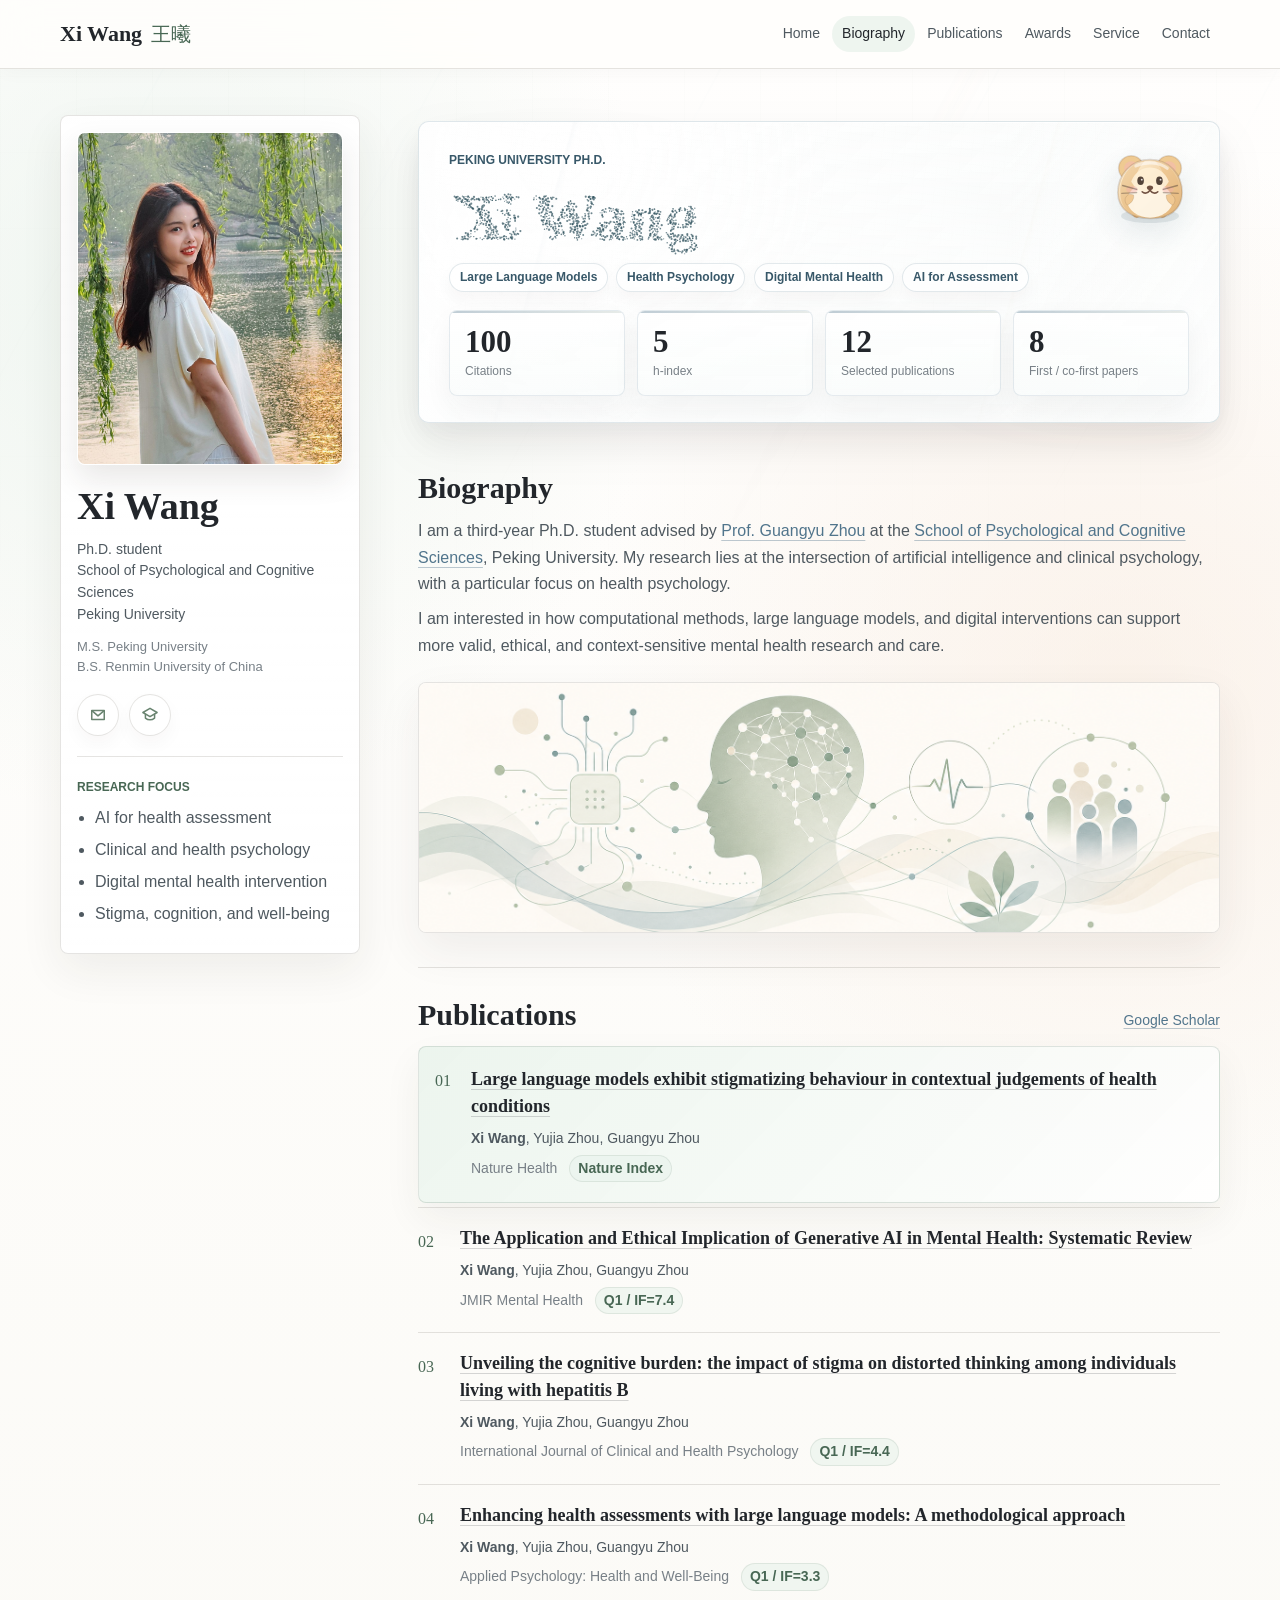
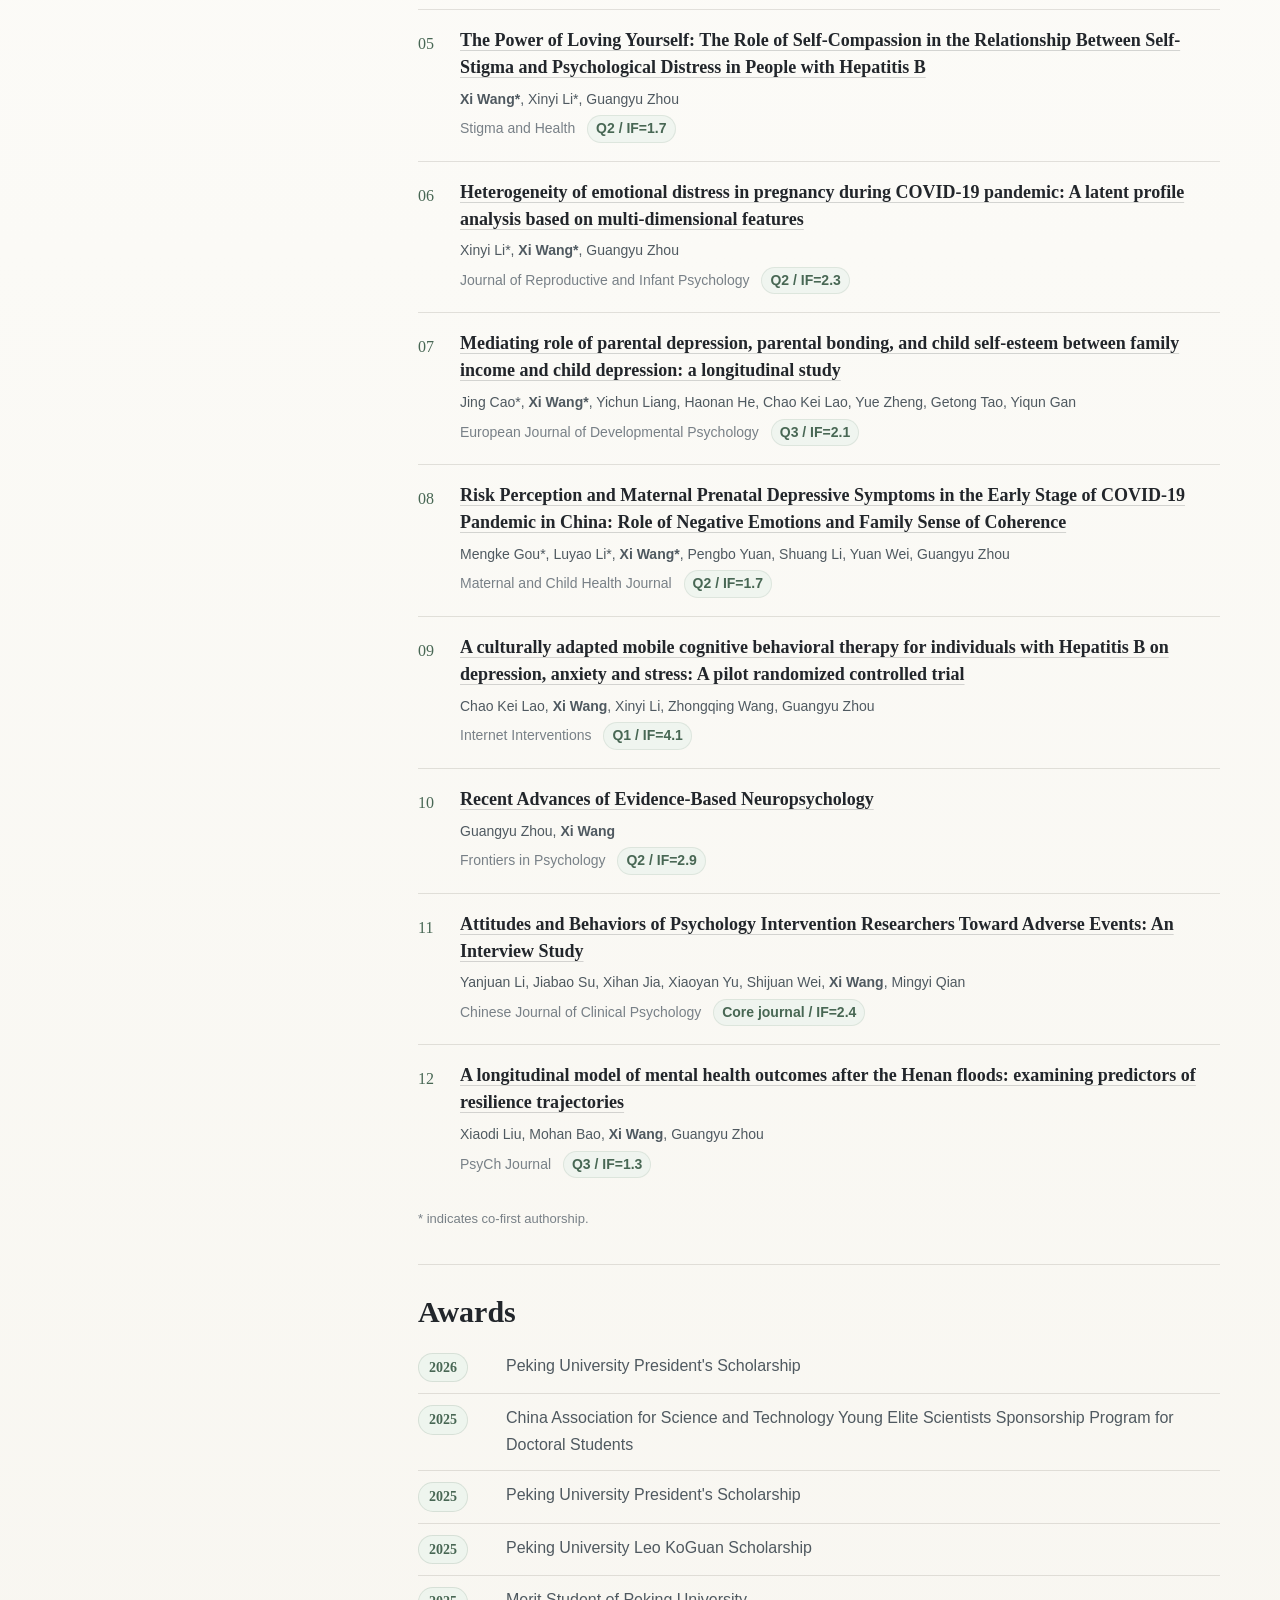
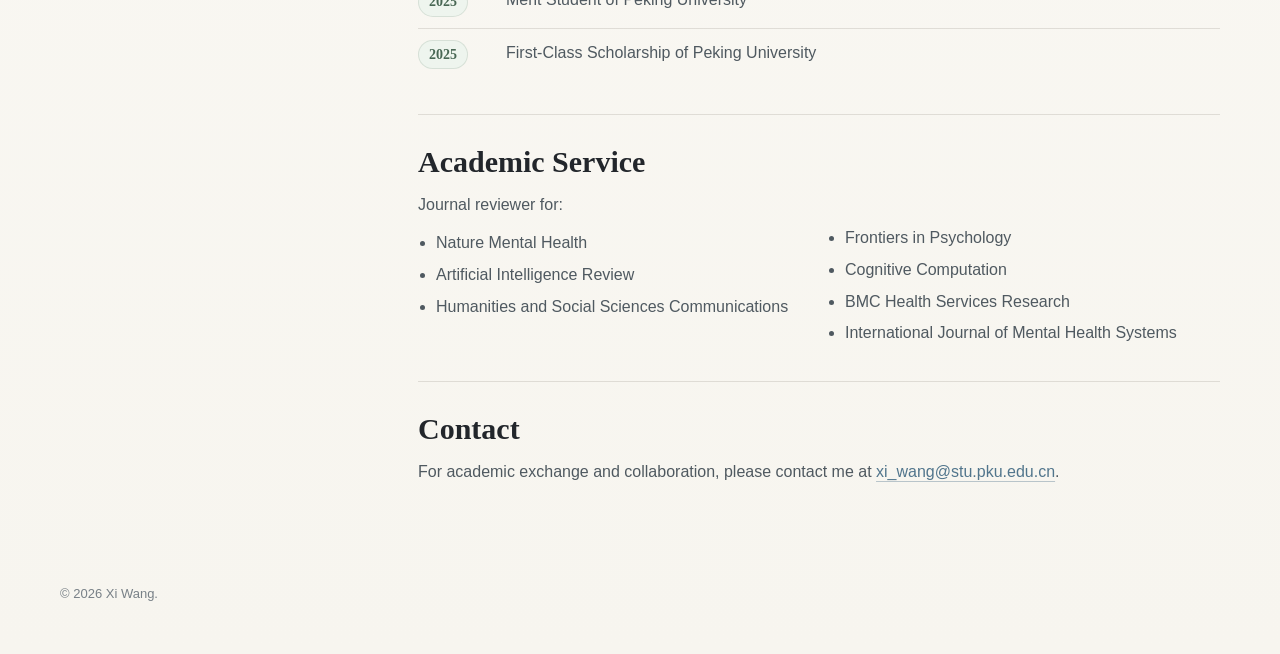
==== index.html @ 967321b5 "Expand pet movement into blank card space" ====
<!DOCTYPE html>
<html lang="en">
<head>
  <meta name="baidu-site-verification" content="code-96PJHPGgrP">
  <meta name="google-site-verification" content="eZajx9n_zL9WfbInG4WsbEOwJJj_dhoAO4bfvGV8eM4">
  <meta charset="UTF-8">
  <meta http-equiv="X-UA-Compatible" content="IE=edge">
  <meta name="viewport" content="width=device-width, initial-scale=1">
  <title>Xi Wang (王曦) | Homepage</title>
  <meta name="description" content="Xi Wang (王曦) is a Ph.D. student at the School of Psychological and Cognitive Sciences, Peking University. Her research focuses on artificial intelligence, clinical psychology, health psychology, digital mental health, large language models, and social simulation.">
  <meta name="keywords" content="Xi Wang, 王曦, Elaine Wang, ElaineXWang, Xi Wang homepage, Xi Wang Peking University, Peking University PhD, School of Psychological and Cognitive Sciences, artificial intelligence, AI, health psychology, clinical psychology, digital mental health, mental health AI, large language models, LLMs, generative AI, social simulation, computational psychology, health assessment, digital intervention, stigma, well-being, Nature Health, Nature Index, Large language models exhibit stigmatizing behaviour, JMIR Mental Health">
  <meta name="author" content="Xi Wang">
  <meta name="robots" content="index, follow, max-image-preview:large">
  <meta name="googlebot" content="index, follow, max-image-preview:large">
  <meta name="bingbot" content="index, follow, max-image-preview:large">
  <meta name="baiduspider" content="index, follow">
  <meta name="application-name" content="Xi Wang Academic Homepage">
  <meta name="theme-color" content="#fbfaf6">
  <meta name="citation_author" content="Xi Wang">
  <meta name="citation_author_institution" content="Peking University">
  <meta name="citation_keywords" content="artificial intelligence; clinical psychology; health psychology; digital mental health; large language models; social simulation">
  <meta property="og:type" content="website">
  <meta property="og:site_name" content="Xi Wang Academic Homepage">
  <meta property="og:title" content="Xi Wang (王曦) | Homepage">
  <meta property="og:description" content="Academic homepage of Xi Wang, a Ph.D. student at Peking University working across artificial intelligence, clinical psychology, health psychology, digital mental health, and social simulation.">
  <meta property="og:url" content="https://elainexwang.github.io/">
  <meta property="og:image" content="https://elainexwang.github.io/img/profile-headshot.jpg">
  <meta property="og:image:alt" content="Portrait of Xi Wang">
  <meta name="twitter:card" content="summary_large_image">
  <meta name="twitter:title" content="Xi Wang (王曦) | Homepage">
  <meta name="twitter:description" content="AI, clinical psychology, health psychology, digital mental health, large language models, and social simulation at Peking University.">
  <meta name="twitter:image" content="https://elainexwang.github.io/img/profile-headshot.jpg">
  <link rel="canonical" href="https://elainexwang.github.io/">
  <link rel="shortcut icon" href="/img/favicon_3.jpg">
  <link rel="preload" href="/img/profile-headshot.jpg" as="image">
  <link rel="stylesheet" href="/css/index.css?v=20260707-hamster-pet4">
  <script type="application/ld+json">
  {
    "@context": "https://schema.org",
    "@type": "Person",
    "name": "Xi Wang",
    "alternateName": ["王曦", "Elaine Wang", "ElaineXWang"],
    "url": "https://elainexwang.github.io/",
    "image": "https://elainexwang.github.io/img/profile-headshot.jpg",
    "email": "mailto:xi_wang@stu.pku.edu.cn",
    "jobTitle": "Ph.D. student",
    "affiliation": {
      "@type": "CollegeOrUniversity",
      "name": "Peking University",
      "url": "https://www.pku.edu.cn/"
    },
    "worksFor": {
      "@type": "Organization",
      "name": "School of Psychological and Cognitive Sciences, Peking University",
      "url": "https://www.psy.pku.edu.cn/"
    },
    "alumniOf": [
      {
        "@type": "CollegeOrUniversity",
        "name": "Peking University",
        "url": "https://www.pku.edu.cn/"
      },
      {
        "@type": "CollegeOrUniversity",
        "name": "Renmin University of China",
        "url": "https://www.ruc.edu.cn/"
      }
    ],
    "sameAs": [
      "https://scholar.google.com/citations?user=0OQKFSEAAAAJ&hl=en",
      "https://github.com/ElaineXWang"
    ],
    "knowsAbout": [
      "Artificial intelligence",
      "Clinical psychology",
      "Health psychology",
      "Digital mental health",
      "Large language models",
      "Generative AI",
      "Social simulation",
      "Computational psychology",
      "Digital intervention",
      "Mental health assessment"
    ]
  }
  </script>
</head>
<body>
  <a class="skip-link" href="#main">Skip to content</a>

  <header class="site-header">
    <div class="header-inner">
      <a class="brand" href="#top" aria-label="Xi Wang homepage">
        <span>Xi Wang</span>
        <span class="brand-cn" lang="zh-CN">王曦</span>
      </a>
      <button class="menu-toggle" type="button" aria-label="Open navigation" aria-expanded="false" data-menu-toggle>
        <span></span>
        <span></span>
      </button>
      <nav class="site-nav" aria-label="Primary navigation" data-site-nav>
        <a href="#top">Home</a>
        <a href="#biography">Biography</a>
        <a href="#publications">Publications</a>
        <a href="#awards">Awards</a>
        <a href="#service">Service</a>
        <a href="#contact">Contact</a>
      </nav>
    </div>
  </header>

  <main id="main" class="page-shell">
    <aside class="profile-panel" aria-label="Personal information">
      <img class="portrait" src="/img/profile-headshot.jpg" alt="Portrait of Xi Wang" onerror="this.onerror=null;this.src='/img/profile.png'">
      <h1>Xi Wang</h1>
      <p class="role">Ph.D. student<br>School of Psychological and Cognitive Sciences<br>Peking University</p>
      <p class="education">M.S. Peking University<br>B.S. Renmin University of China</p>

      <div class="links icon-links" aria-label="Academic links">
        <a class="icon-link" href="mailto:xi_wang@stu.pku.edu.cn" aria-label="Email" title="Email">
          <svg viewBox="0 0 24 24" aria-hidden="true">
            <path d="M4.5 6.5h15v11h-15z"></path>
            <path d="m5 7 7 6 7-6"></path>
          </svg>
        </a>
        <a class="icon-link" href="https://scholar.google.com/citations?user=0OQKFSEAAAAJ&amp;hl=en" target="_blank" rel="noopener" aria-label="Google Scholar" title="Google Scholar">
          <svg viewBox="0 0 24 24" aria-hidden="true">
            <path d="M12 4 3.5 9 12 14l8.5-5z"></path>
            <path d="M6.5 11.5v4.2c1.7 1.4 3.5 2.1 5.5 2.1s3.8-.7 5.5-2.1v-4.2"></path>
          </svg>
        </a>
      </div>

      <div class="focus-block">
        <h2>Research Focus</h2>
        <ul>
          <li>AI for health assessment</li>
          <li>Clinical and health psychology</li>
          <li>Digital mental health intervention</li>
          <li>Stigma, cognition, and well-being</li>
        </ul>
      </div>
    </aside>

    <div class="main-column" id="top">
      <section class="section intro-section reveal" id="biography" aria-labelledby="biography-title">
        <div class="identity-card-shell" data-identity-card aria-label="Xi Wang academic identity card">
          <div class="hero-space" data-identity-paper>
            <div class="hero-copy">
              <div class="identity-head" data-pet-avoid>
                <p class="hero-kicker">Peking University Ph.D.</p>
              </div>
              <div class="particle-title" data-particle-title data-particle-text="Xi Wang" aria-label="Xi Wang" data-pet-avoid>
                <canvas aria-hidden="true"></canvas>
                <span class="particle-fallback">Xi Wang</span>
              </div>
              <div class="identity-keywords" aria-label="Research keywords" data-pet-avoid>
                <span>Large Language Models</span>
                <span>Health Psychology</span>
                <span>Digital Mental Health</span>
                <span>AI for Assessment</span>
              </div>
              <div class="metrics-grid" aria-label="Academic metrics">
                <div class="metric-card" data-pet-avoid>
                  <strong>100</strong>
                  <span>Citations</span>
                </div>
                <div class="metric-card" data-pet-avoid>
                  <strong>5</strong>
                  <span>h-index</span>
                </div>
                <div class="metric-card" data-pet-avoid>
                  <strong>12</strong>
                  <span>Selected publications</span>
                </div>
                <div class="metric-card" data-pet-avoid>
                  <strong>8</strong>
                  <span>First / co-first papers</span>
                </div>
              </div>
            </div>
            <span class="pet-target-dot" data-pet-target aria-hidden="true"></span>
            <div class="hamster-pet" data-hamster-pet data-state="idle" role="button" tabindex="0" aria-label="Interactive desktop pet">
              <span class="hamster-hit"></span>
              <span class="pet-ring"></span>
              <span class="pet-sparkle sparkle-one"></span>
              <span class="pet-sparkle sparkle-two"></span>
              <span class="pet-sparkle sparkle-three"></span>
              <svg class="hamster-svg" viewBox="0 0 120 108" aria-hidden="true" focusable="false">
                <defs>
                  <linearGradient id="hamster-fur-gradient" x1="28" y1="22" x2="91" y2="96" gradientUnits="userSpaceOnUse">
                    <stop offset="0" stop-color="#fff3dc" />
                    <stop offset="0.46" stop-color="#f2d0a0" />
                    <stop offset="1" stop-color="#ddb075" />
                  </linearGradient>
                </defs>
                <ellipse cx="60" cy="92" rx="37" ry="9" fill="rgba(72,100,112,0.14)" />
                <ellipse class="hamster-leg leg-a" cx="43" cy="82" rx="8" ry="12" fill="#d9a86b" stroke="rgba(110,76,48,.18)" stroke-width="1.2" />
                <ellipse class="hamster-leg leg-b" cx="76" cy="82" rx="8" ry="12" fill="#d9a86b" stroke="rgba(110,76,48,.18)" stroke-width="1.2" />
                <circle class="hamster-ear-left" cx="36" cy="31" r="16" fill="#efc88e" stroke="rgba(110,76,48,.18)" stroke-width="2" />
                <circle class="hamster-ear-right" cx="84" cy="31" r="16" fill="#efc88e" stroke="rgba(110,76,48,.18)" stroke-width="2" />
                <circle cx="36" cy="31" r="9" fill="#f4b7ae" opacity="0.55" />
                <circle cx="84" cy="31" r="9" fill="#f4b7ae" opacity="0.55" />
                <path d="M60 20 C84 20 101 38 101 62 C101 84 84 95 61 95 C37 95 19 84 19 62 C19 39 36 20 60 20Z" fill="url(#hamster-fur-gradient)" stroke="rgba(110,76,48,.2)" stroke-width="2.2" />
                <path d="M22 60 C23 39 36 24 54 21 C39 36 35 60 42 91 C29 87 22 77 22 60Z" fill="#e7b678" opacity="0.52" />
                <path d="M98 60 C97 39 84 24 66 21 C81 36 85 60 78 91 C91 87 98 77 98 60Z" fill="#e7b678" opacity="0.47" />
                <ellipse cx="60" cy="72" rx="29" ry="22" fill="#fff8e9" opacity="0.92" />
                <path d="M36 48 C41 35 51 30 60 30 C69 30 79 35 84 48 C79 57 72 62 60 62 C48 62 41 57 36 48Z" fill="#fff1d7" opacity="0.86" />
                <path class="hamster-leg leg-b" d="M34 64 C28 66 26 73 31 78 C37 75 40 70 39 65Z" fill="#f0c68e" stroke="rgba(110,76,48,.18)" stroke-width="1.2" />
                <path class="hamster-leg leg-a" d="M86 64 C92 66 94 73 89 78 C83 75 80 70 81 65Z" fill="#f0c68e" stroke="rgba(110,76,48,.18)" stroke-width="1.2" />
                <ellipse class="hamster-eye eye-left" cx="48" cy="47" rx="4.2" ry="5.4" fill="#4c3b31" />
                <ellipse class="hamster-eye eye-right" cx="72" cy="47" rx="4.2" ry="5.4" fill="#4c3b31" />
                <circle cx="49.5" cy="45.5" r="1.2" fill="#fff" opacity=".86" />
                <circle cx="73.5" cy="45.5" r="1.2" fill="#fff" opacity=".86" />
                <path d="M56 56 C56 52 64 52 64 56 C64 60 56 60 56 56Z" fill="#6b4a3a" />
                <path d="M60 59 C57 63 53 64 50 61" fill="none" stroke="#6b4a3a" stroke-width="2" stroke-linecap="round" />
                <path d="M60 59 C63 63 67 64 70 61" fill="none" stroke="#6b4a3a" stroke-width="2" stroke-linecap="round" />
                <ellipse class="hamster-cheek-left" cx="37" cy="58" rx="7.5" ry="4.5" fill="#f2a9a7" opacity=".42" />
                <ellipse class="hamster-cheek-right" cx="83" cy="58" rx="7.5" ry="4.5" fill="#f2a9a7" opacity=".42" />
                <path d="M43 58 L25 53" stroke="rgba(76,59,49,.48)" stroke-width="1.7" stroke-linecap="round" />
                <path d="M43 62 L24 63" stroke="rgba(76,59,49,.4)" stroke-width="1.7" stroke-linecap="round" />
                <path d="M77 58 L95 53" stroke="rgba(76,59,49,.48)" stroke-width="1.7" stroke-linecap="round" />
                <path d="M77 62 L96 63" stroke="rgba(76,59,49,.4)" stroke-width="1.7" stroke-linecap="round" />
                <path d="M42 28 C54 22 72 23 82 31" fill="none" stroke="rgba(255,255,255,.55)" stroke-width="4" stroke-linecap="round" />
              </svg>
            </div>
          </div>
        </div>

        <h2 id="biography-title">Biography</h2>
        <p>
          I am a third-year Ph.D. student advised by
          <a href="https://www.psy.pku.edu.cn/szdw/qzjy/jsyjy/zgy/index.htm" target="_blank" rel="noopener">Prof. Guangyu Zhou</a>
          at the
          <a href="https://www.psy.pku.edu.cn/" target="_blank" rel="noopener">School of Psychological and Cognitive Sciences</a>,
          Peking University. My research lies at the intersection of artificial intelligence and clinical psychology, with a
          particular focus on health psychology.
        </p>
        <p>
          I am interested in how computational methods, large language models, and digital interventions can support more
          valid, ethical, and context-sensitive mental health research and care.
        </p>
        <figure class="research-visual">
          <img src="/img/research-map.png" alt="Conceptual illustration of AI, psychology, health, and social connection">
        </figure>
      </section>

      <section class="section publications-section reveal" id="publications" aria-labelledby="publications-title">
        <div class="section-heading">
          <h2 id="publications-title">Publications</h2>
          <a href="https://scholar.google.com/citations?user=0OQKFSEAAAAJ&amp;hl=en" target="_blank" rel="noopener">Google Scholar</a>
        </div>

        <ol class="publication-list">
          <li class="publication highlight">
            <a class="paper-title" href="https://www.nature.com/articles/s44360-026-00164-4" target="_blank" rel="noopener">Large language models exhibit stigmatizing behaviour in contextual judgements of health conditions</a>
            <p class="authors"><strong>Xi Wang</strong>, Yujia Zhou, Guangyu Zhou</p>
            <p class="venue">Nature Health <span>Nature Index</span></p>
          </li>

          <li class="publication">
            <a class="paper-title" href="https://doi.org/10.2196/70610" target="_blank" rel="noopener">The Application and Ethical Implication of Generative AI in Mental Health: Systematic Review</a>
            <p class="authors"><strong>Xi Wang</strong>, Yujia Zhou, Guangyu Zhou</p>
            <p class="venue">JMIR Mental Health <span>Q1 / IF=7.4</span></p>
          </li>

          <li class="publication">
            <a class="paper-title" href="https://doi.org/10.1016/j.ijchp.2025.100556" target="_blank" rel="noopener">Unveiling the cognitive burden: the impact of stigma on distorted thinking among individuals living with hepatitis B</a>
            <p class="authors"><strong>Xi Wang</strong>, Yujia Zhou, Guangyu Zhou</p>
            <p class="venue">International Journal of Clinical and Health Psychology <span>Q1 / IF=4.4</span></p>
          </li>

          <li class="publication">
            <a class="paper-title" href="https://doi.org/10.1111/aphw.12602" target="_blank" rel="noopener">Enhancing health assessments with large language models: A methodological approach</a>
            <p class="authors"><strong>Xi Wang</strong>, Yujia Zhou, Guangyu Zhou</p>
            <p class="venue">Applied Psychology: Health and Well-Being <span>Q1 / IF=3.3</span></p>
          </li>

          <li class="publication">
            <a class="paper-title" href="https://doi.org/10.1037/sah0000534" target="_blank" rel="noopener">The Power of Loving Yourself: The Role of Self-Compassion in the Relationship Between Self-Stigma and Psychological Distress in People with Hepatitis B</a>
            <p class="authors"><strong>Xi Wang*</strong>, Xinyi Li*, Guangyu Zhou</p>
            <p class="venue">Stigma and Health <span>Q2 / IF=1.7</span></p>
          </li>

          <li class="publication">
            <a class="paper-title" href="https://doi.org/10.1080/02646838.2023.2192748" target="_blank" rel="noopener">Heterogeneity of emotional distress in pregnancy during COVID-19 pandemic: A latent profile analysis based on multi-dimensional features</a>
            <p class="authors">Xinyi Li*, <strong>Xi Wang*</strong>, Guangyu Zhou</p>
            <p class="venue">Journal of Reproductive and Infant Psychology <span>Q2 / IF=2.3</span></p>
          </li>

          <li class="publication">
            <a class="paper-title" href="https://doi.org/10.1080/17405629.2024.2315760" target="_blank" rel="noopener">Mediating role of parental depression, parental bonding, and child self-esteem between family income and child depression: a longitudinal study</a>
            <p class="authors">Jing Cao*, <strong>Xi Wang*</strong>, Yichun Liang, Haonan He, Chao Kei Lao, Yue Zheng, Getong Tao, Yiqun Gan</p>
            <p class="venue">European Journal of Developmental Psychology <span>Q3 / IF=2.1</span></p>
          </li>

          <li class="publication">
            <a class="paper-title" href="https://doi.org/10.1007/s10995-024-03964-w" target="_blank" rel="noopener">Risk Perception and Maternal Prenatal Depressive Symptoms in the Early Stage of COVID-19 Pandemic in China: Role of Negative Emotions and Family Sense of Coherence</a>
            <p class="authors">Mengke Gou*, Luyao Li*, <strong>Xi Wang*</strong>, Pengbo Yuan, Shuang Li, Yuan Wei, Guangyu Zhou</p>
            <p class="venue">Maternal and Child Health Journal <span>Q2 / IF=1.7</span></p>
          </li>

          <li class="publication">
            <a class="paper-title" href="https://doi.org/10.1016/j.invent.2025.100862" target="_blank" rel="noopener">A culturally adapted mobile cognitive behavioral therapy for individuals with Hepatitis B on depression, anxiety and stress: A pilot randomized controlled trial</a>
            <p class="authors">Chao Kei Lao, <strong>Xi Wang</strong>, Xinyi Li, Zhongqing Wang, Guangyu Zhou</p>
            <p class="venue">Internet Interventions <span>Q1 / IF=4.1</span></p>
          </li>

          <li class="publication">
            <a class="paper-title" href="https://doi.org/10.3389/fpsyg.2021.740450" target="_blank" rel="noopener">Recent Advances of Evidence-Based Neuropsychology</a>
            <p class="authors">Guangyu Zhou, <strong>Xi Wang</strong></p>
            <p class="venue">Frontiers in Psychology <span>Q2 / IF=2.9</span></p>
          </li>

          <li class="publication">
            <a class="paper-title" href="https://www.cnki.com.cn/Article/CJFDTotal-ZLCY202304026.htm" target="_blank" rel="noopener">Attitudes and Behaviors of Psychology Intervention Researchers Toward Adverse Events: An Interview Study</a>
            <p class="authors">Yanjuan Li, Jiabao Su, Xihan Jia, Xiaoyan Yu, Shijuan Wei, <strong>Xi Wang</strong>, Mingyi Qian</p>
            <p class="venue">Chinese Journal of Clinical Psychology <span>Core journal / IF=2.4</span></p>
          </li>

          <li class="publication">
            <a class="paper-title" href="https://doi.org/10.1002/pchj.781" target="_blank" rel="noopener">A longitudinal model of mental health outcomes after the Henan floods: examining predictors of resilience trajectories</a>
            <p class="authors">Xiaodi Liu, Mohan Bao, <strong>Xi Wang</strong>, Guangyu Zhou</p>
            <p class="venue">PsyCh Journal <span>Q3 / IF=1.3</span></p>
          </li>
        </ol>
        <p class="publication-note">* indicates co-first authorship.</p>
      </section>

      <section class="section awards-section reveal" id="awards" aria-labelledby="awards-title">
        <h2 id="awards-title">Awards</h2>
        <ul class="award-list">
          <li><span class="year-tags"><time datetime="2026">2026</time></span><span>Peking University President's Scholarship</span></li>
          <li><span class="year-tags"><time datetime="2025">2025</time></span><span>China Association for Science and Technology Young Elite Scientists Sponsorship Program for Doctoral Students</span></li>
          <li><span class="year-tags"><time datetime="2025">2025</time></span><span>Peking University President's Scholarship</span></li>
          <li><span class="year-tags"><time datetime="2025">2025</time></span><span>Peking University Leo KoGuan Scholarship</span></li>
          <li><span class="year-tags"><time datetime="2025">2025</time></span><span>Merit Student of Peking University</span></li>
          <li><span class="year-tags"><time datetime="2025">2025</time></span><span>First-Class Scholarship of Peking University</span></li>
        </ul>
      </section>

      <section class="section service-section reveal" id="service" aria-labelledby="service-title">
        <h2 id="service-title">Academic Service</h2>
        <p class="service-intro">Journal reviewer for:</p>
        <ul class="service-list">
          <li>Nature Mental Health</li>
          <li>Artificial Intelligence Review</li>
          <li>Humanities and Social Sciences Communications</li>
          <li>Frontiers in Psychology</li>
          <li>Cognitive Computation</li>
          <li>BMC Health Services Research</li>
          <li>International Journal of Mental Health Systems</li>
        </ul>
      </section>

      <section class="section contact-section reveal" id="contact" aria-labelledby="contact-title">
        <h2 id="contact-title">Contact</h2>
        <p>For academic exchange and collaboration, please contact me at <a href="mailto:xi_wang@stu.pku.edu.cn">xi_wang@stu.pku.edu.cn</a>.</p>
      </section>
    </div>
  </main>

  <button class="back-to-top" type="button" aria-label="Back to top" data-back-to-top>Top</button>

  <footer class="site-footer">
    <p>&copy; 2026 Xi Wang.</p>
  </footer>

  <script src="/js/main.js"></script>
</body>
</html>
---- css/index.css ----
:root {
  --bg: #fbfaf6;
  --paper: rgba(255, 255, 255, 0.84);
  --paper-solid: #ffffff;
  --ink: #22262b;
  --text: #4f5960;
  --muted: #788087;
  --line: rgba(96, 90, 78, 0.16);
  --line-strong: rgba(96, 90, 78, 0.28);
  --sage: #698470;
  --sage-ink: #486754;
  --sage-soft: rgba(233, 243, 236, 0.78);
  --clay: #a0735f;
  --shadow: 0 24px 64px rgba(47, 42, 34, 0.08), 0 2px 12px rgba(47, 42, 34, 0.04);
  --shadow-soft: 0 16px 44px rgba(47, 42, 34, 0.07);
  --serif: Georgia, "Times New Roman", serif;
  --sans: "Segoe UI", "Helvetica Neue", Arial, sans-serif;
  --content: 1160px;
}

* {
  box-sizing: border-box;
}

html {
  scroll-behavior: smooth;
  -webkit-text-size-adjust: 100%;
}

body {
  position: relative;
  isolation: isolate;
  min-height: 100vh;
  margin: 0;
  color: var(--ink);
  background:
    radial-gradient(circle at 12% 8%, rgba(232, 242, 235, 0.72), transparent 32rem),
    radial-gradient(circle at 88% 18%, rgba(248, 233, 220, 0.54), transparent 34rem),
    linear-gradient(180deg, #fffefd 0%, #fbfaf6 48%, #f7f5ef 100%),
    var(--bg);
  font-family: var(--sans);
  font-size: 16px;
  line-height: 1.68;
  letter-spacing: 0;
  -webkit-font-smoothing: antialiased;
}

body::before {
  content: "";
  position: fixed;
  inset: 0;
  z-index: -2;
  pointer-events: none;
  background:
    linear-gradient(90deg, rgba(105, 132, 112, 0.035) 1px, transparent 1px),
    linear-gradient(180deg, rgba(105, 132, 112, 0.025) 1px, transparent 1px);
  background-size: 76px 76px;
  -webkit-mask-image: linear-gradient(180deg, rgba(0, 0, 0, 0.42), transparent 72%);
  mask-image: linear-gradient(180deg, rgba(0, 0, 0, 0.42), transparent 72%);
}

body::after {
  content: "";
  position: fixed;
  inset: -18% -10%;
  z-index: -1;
  pointer-events: none;
  background:
    repeating-linear-gradient(118deg, transparent 0 118px, rgba(81, 117, 140, 0.045) 119px 120px, transparent 121px 246px),
    linear-gradient(118deg, transparent 8%, rgba(105, 132, 112, 0.07) 8.5%, transparent 9.3% 55%, rgba(160, 115, 95, 0.055) 56%, transparent 57%);
  opacity: 0.62;
  transform: translate3d(0, 0, 0);
  animation: depth-drift 34s ease-in-out infinite alternate;
  -webkit-mask-image: linear-gradient(180deg, rgba(0, 0, 0, 0.45), transparent 76%);
  mask-image: linear-gradient(180deg, rgba(0, 0, 0, 0.45), transparent 76%);
}

body.nav-open {
  overflow: hidden;
}

a {
  color: #51758c;
  text-decoration-thickness: 1px;
  text-underline-offset: 0.22em;
  text-decoration-color: rgba(81, 117, 140, 0.38);
  transition: color 180ms ease, text-decoration-color 180ms ease, background 180ms ease, border-color 180ms ease, transform 180ms ease;
}

a:hover {
  color: var(--clay);
  text-decoration-color: currentColor;
}

button {
  font: inherit;
  cursor: pointer;
}

img {
  max-width: 100%;
}

::selection {
  color: var(--ink);
  background: #dce8df;
}

.skip-link {
  position: fixed;
  top: 12px;
  left: 12px;
  z-index: 100;
  transform: translateY(-140%);
  padding: 8px 12px;
  background: var(--paper-solid);
  border: 1px solid var(--line);
  border-radius: 999px;
}

.skip-link:focus {
  transform: translateY(0);
}

.site-header {
  position: sticky;
  top: 0;
  z-index: 50;
  background: rgba(255, 254, 252, 0.82);
  border-bottom: 1px solid var(--line);
  backdrop-filter: blur(18px);
  box-shadow: 0 1px 20px rgba(47, 42, 34, 0.035);
}

.header-inner {
  display: flex;
  align-items: center;
  justify-content: space-between;
  gap: 24px;
  width: min(100% - 48px, var(--content));
  min-height: 68px;
  margin: 0 auto;
}

.brand {
  display: inline-flex;
  align-items: baseline;
  gap: 9px;
  color: var(--ink);
  font-family: var(--serif);
  font-size: 22px;
  font-weight: 700;
  text-decoration: none;
}

.brand-cn {
  color: var(--sage-ink);
  font-family: KaiTi, STKaiti, "Kaiti SC", "KaiTi", serif;
  font-size: 20px;
  font-weight: 400;
}

.site-nav {
  display: flex;
  align-items: center;
  gap: 2px;
}

.site-nav a {
  display: inline-flex;
  align-items: center;
  min-height: 36px;
  padding: 6px 10px;
  color: var(--text);
  font-size: 14px;
  text-decoration: none;
  border-radius: 999px;
}

.site-nav a:hover,
.site-nav a.is-active {
  color: var(--ink);
  background: var(--sage-soft);
}

.menu-toggle {
  display: none;
  width: 40px;
  height: 40px;
  place-items: center;
  padding: 0;
  background: var(--paper-solid);
  border: 1px solid var(--line);
  border-radius: 999px;
}

.menu-toggle span {
  display: block;
  width: 17px;
  height: 2px;
  grid-area: 1 / 1;
  background: var(--ink);
  transition: transform 180ms ease;
}

.menu-toggle span + span {
  transform: translateY(6px);
}

body.nav-open .menu-toggle span:first-child {
  transform: rotate(42deg);
}

body.nav-open .menu-toggle span + span {
  transform: rotate(-42deg);
}

.page-shell {
  display: grid;
  grid-template-columns: 300px minmax(0, 1fr);
  gap: 58px;
  width: min(100% - 48px, var(--content));
  margin: 0 auto;
  padding: 46px 0 76px;
}

.profile-panel {
  position: sticky;
  top: 92px;
  align-self: start;
  overflow: hidden;
  padding: 16px 16px 20px;
  background:
    linear-gradient(180deg, rgba(255, 255, 255, 0.94), rgba(255, 255, 255, 0.74)),
    var(--paper);
  border: 1px solid var(--line);
  border-radius: 8px;
  box-shadow: var(--shadow-soft);
  backdrop-filter: blur(18px);
}

.portrait {
  display: block;
  width: 100%;
  aspect-ratio: 4 / 5;
  height: auto;
  object-fit: cover;
  object-position: 50% 48%;
  border: 1px solid rgba(255, 255, 255, 0.72);
  border-radius: 8px;
  box-shadow: 0 14px 30px rgba(54, 46, 36, 0.11);
  margin-bottom: 22px;
}

.profile-panel h1 {
  margin: 0;
  font-family: var(--serif);
  font-size: 38px;
  line-height: 1;
}

.role {
  margin: 14px 0 0;
  color: var(--text);
  font-size: 14px;
  line-height: 1.55;
}

.education {
  margin: 12px 0 0;
  color: var(--muted);
  font-size: 13px;
  line-height: 1.5;
}

.focus-block {
  margin-top: 20px;
  padding-top: 20px;
  border-top: 1px solid var(--line);
}

.focus-block h2 {
  margin: 0 0 8px;
  color: var(--sage-ink);
  font-size: 12px;
  text-transform: uppercase;
}

.focus-block ul,
.service-list {
  margin: 0;
  padding-left: 18px;
}

.focus-block li,
.service-list li {
  color: var(--text);
  margin: 5px 0;
}

.links {
  display: flex;
  flex-wrap: wrap;
  gap: 8px;
  margin-top: 18px;
}

.links a {
  display: inline-flex;
  align-items: center;
  justify-content: center;
  min-height: 38px;
  padding: 7px 13px;
  color: var(--ink);
  background: rgba(255, 255, 255, 0.82);
  border: 1px solid var(--line);
  border-radius: 999px;
  box-shadow: 0 8px 18px rgba(47, 42, 34, 0.035);
  text-decoration: none;
}

.icon-links {
  gap: 10px;
}

.icon-link {
  width: 42px;
  height: 42px;
  padding: 0 !important;
}

.icon-link svg {
  width: 20px;
  height: 20px;
  fill: none;
  stroke: var(--sage);
  stroke-width: 1.8;
  stroke-linecap: round;
  stroke-linejoin: round;
}

.links a:hover {
  background: var(--paper-solid);
  border-color: var(--line-strong);
  transform: translateY(-1px);
}

.main-column {
  min-width: 0;
}

.section {
  scroll-margin-top: 88px;
  padding: 30px 0 34px;
}

.section + .section {
  border-top: 1px solid var(--line);
}

.section h2 {
  margin: 0 0 12px;
  font-family: var(--serif);
  font-size: 30px;
  line-height: 1.16;
}

.section p {
  margin: 0;
  color: var(--text);
  font-size: 16px;
}

.section p + p {
  margin-top: 8px;
}

.intro-section {
  padding-top: 0;
}

.identity-card-shell {
  position: relative;
  isolation: isolate;
  margin: -12px -18px 30px;
  padding: 18px;
  --sheen-x: 50%;
  --sheen-y: 50%;
  --sheen-opacity: 0;
  --surface-dent: 0;
  --paper-shadow: 0.052;
  --paper-contact: 0.035;
  animation: paper-card-enter 1180ms cubic-bezier(0.19, 1, 0.22, 1) 120ms both;
}

.identity-card-shell::before {
  content: "";
  position: absolute;
  inset: 9px 12px;
  z-index: 0;
  pointer-events: none;
  background:
    radial-gradient(circle at 18% 28%, rgba(105, 132, 112, 0.09), transparent 31%),
    radial-gradient(circle at 86% 78%, rgba(205, 171, 112, 0.07), transparent 34%);
  border-radius: 18px;
  filter: blur(24px);
  opacity: 0.4;
  transform: translate3d(0, 8px, 0);
  transition: opacity 420ms ease, filter 420ms ease, transform 420ms ease;
}

.hero-space {
  position: relative;
  z-index: 2;
  overflow: hidden;
  min-height: 276px;
  margin-bottom: 0;
  padding: 24px 30px 26px;
  background:
    radial-gradient(circle at 18% 12%, rgba(255, 255, 255, 0.98), transparent 38%),
    linear-gradient(135deg, rgba(255, 255, 255, 0.965), rgba(247, 250, 249, 0.86)),
    linear-gradient(118deg, rgba(81, 117, 140, 0.065), transparent 22%, transparent 62%, rgba(205, 171, 112, 0.052)),
    repeating-linear-gradient(92deg, rgba(64, 100, 112, 0.018) 0 1px, transparent 1px 52px);
  border: 1px solid rgba(81, 117, 140, 0.17);
  border-radius: 11px;
  box-shadow:
    0 18px 42px rgba(47, 42, 34, var(--paper-shadow)),
    0 9px 22px rgba(81, 117, 140, var(--paper-contact)),
    inset 0 1px 0 rgba(255, 255, 255, 0.86),
    inset 0 -18px 34px rgba(81, 117, 140, 0.025),
    inset 0 0 0 1px rgba(255, 255, 255, 0.48);
  filter: drop-shadow(0 20px 24px rgba(47, 42, 34, 0.055));
  transition: border-color 320ms ease, filter 420ms ease;
}

.hero-space::before,
.hero-space::after {
  content: "";
  position: absolute;
  inset: 0;
  pointer-events: none;
}

.hero-space::before {
  z-index: 0;
  background:
    linear-gradient(105deg, transparent 0 18%, rgba(81, 117, 140, 0.062) 18.2%, transparent 18.9% 72%, rgba(205, 171, 112, 0.052) 72.2%, transparent 72.9%),
    repeating-linear-gradient(8deg, rgba(64, 100, 112, 0.012) 0 1px, transparent 1px 7px),
    repeating-linear-gradient(96deg, rgba(205, 171, 112, 0.01) 0 1px, transparent 1px 11px);
  opacity: 0.55;
  transform: translate3d(0, 0, 0) scale(1.018);
  transform-origin: center;
  animation: paper-light-drift 30s ease-in-out infinite alternate;
}

.hero-space::after {
  z-index: 1;
  background:
    radial-gradient(circle at var(--sheen-x) var(--sheen-y), rgba(255, 255, 255, var(--sheen-opacity)), transparent 176px),
    radial-gradient(circle at calc(var(--sheen-x) + 34px) calc(var(--sheen-y) + 32px), rgba(81, 117, 140, var(--surface-dent)), transparent 122px),
    linear-gradient(90deg, rgba(255, 255, 255, 0.48), transparent 27%, transparent 74%, rgba(255, 255, 255, 0.42)),
    linear-gradient(180deg, rgba(255, 255, 255, 0.13), rgba(255, 255, 255, 0.56));
}

.hero-copy {
  position: relative;
  z-index: 3;
  max-width: none;
}

.pet-target-dot {
  position: absolute;
  left: 0;
  top: 0;
  z-index: 4;
  width: 10px;
  height: 10px;
  border-radius: 50%;
  background: rgba(207, 164, 100, 0.3);
  box-shadow: 0 0 0 7px rgba(207, 164, 100, 0.065);
  opacity: 0;
  pointer-events: none;
  transform: translate3d(-50%, -50%, 0) scale(0.62);
}

.pet-target-dot.is-visible {
  animation: pet-dot-pulse 1.05s ease-out infinite;
}

.hamster-pet {
  position: absolute;
  left: 0;
  top: 0;
  z-index: 5;
  width: 94px;
  height: 88px;
  pointer-events: auto;
  opacity: 0;
  cursor: pointer;
  transform-origin: 50% 66%;
  will-change: transform;
  filter: drop-shadow(0 13px 16px rgba(77, 105, 118, 0.15));
  -webkit-tap-highlight-color: transparent;
}

.hamster-pet.is-ready {
  opacity: 0.96;
  transition: opacity 420ms ease, filter 420ms ease;
}

.hamster-pet:focus-visible {
  outline: 2px solid rgba(81, 117, 140, 0.32);
  outline-offset: 5px;
  border-radius: 999px;
}

.hamster-hit {
  position: absolute;
  inset: 4px 6px 6px;
  border-radius: 999px;
}

.hamster-svg {
  position: absolute;
  inset: 0;
  overflow: visible;
  transform-origin: 50% 68%;
  will-change: transform;
}

.hamster-pet,
.hamster-pet * {
  transform-box: fill-box;
}

.hamster-pet[data-state="idle"] .hamster-svg {
  animation: hamster-idle-breathe 2.8s ease-in-out infinite;
}

.hamster-pet[data-state="follow"] .hamster-svg {
  animation: hamster-follow-walk 0.46s ease-in-out infinite;
}

.hamster-pet[data-state="interact"] .hamster-svg {
  animation: hamster-interact-jump 0.68s cubic-bezier(0.18, 0.85, 0.23, 1.2) both;
}

.hamster-pet[data-state="arrive"] .hamster-svg {
  animation: hamster-arrive-pounce 0.82s cubic-bezier(0.2, 0.9, 0.22, 1.12) both;
}

.hamster-eye {
  transform-origin: center;
  animation: hamster-blink 4.9s infinite;
}

.hamster-pet[data-state="follow"] .hamster-eye,
.hamster-pet[data-state="arrive"] .hamster-eye {
  animation: none;
}

.hamster-leg {
  transform-origin: center top;
}

.hamster-pet[data-state="follow"] .leg-a {
  animation: hamster-leg-a 0.46s ease-in-out infinite;
}

.hamster-pet[data-state="follow"] .leg-b {
  animation: hamster-leg-b 0.46s ease-in-out infinite;
}

.hamster-ear-left,
.hamster-ear-right {
  transform-origin: center bottom;
}

.hamster-pet[data-state="interact"] .hamster-ear-left,
.hamster-pet[data-state="arrive"] .hamster-ear-left {
  animation: hamster-ear-left 0.68s ease-out both;
}

.hamster-pet[data-state="interact"] .hamster-ear-right,
.hamster-pet[data-state="arrive"] .hamster-ear-right {
  animation: hamster-ear-right 0.68s ease-out both;
}

.hamster-pet[data-state="arrive"] .hamster-cheek-left,
.hamster-pet[data-state="arrive"] .hamster-cheek-right,
.hamster-pet[data-state="interact"] .hamster-cheek-left,
.hamster-pet[data-state="interact"] .hamster-cheek-right {
  animation: hamster-cheek-pop 0.78s ease-out both;
}

.pet-ring {
  position: absolute;
  left: 50%;
  top: 52%;
  width: 66px;
  height: 50px;
  border: 1.5px solid rgba(207, 164, 100, 0.22);
  border-radius: 50%;
  opacity: 0;
  pointer-events: none;
  transform: translate(-50%, -50%) scale(0.65);
}

.hamster-pet[data-state="arrive"] .pet-ring {
  animation: pet-ring-pop 0.76s ease-out both;
}

.pet-sparkle {
  position: absolute;
  width: 8px;
  height: 8px;
  opacity: 0;
  pointer-events: none;
}

.pet-sparkle::before,
.pet-sparkle::after {
  content: "";
  position: absolute;
  left: 3px;
  top: 0;
  width: 2px;
  height: 8px;
  border-radius: 999px;
  background: rgba(207, 164, 100, 0.62);
}

.pet-sparkle::after {
  transform: rotate(90deg);
}

.sparkle-one {
  left: 9px;
  top: 15px;
}

.sparkle-two {
  right: 4px;
  top: 22px;
  transform: scale(0.82);
}

.sparkle-three {
  left: 42px;
  top: -2px;
  transform: scale(0.72);
}

.hamster-pet[data-state="interact"] .sparkle-one,
.hamster-pet[data-state="interact"] .sparkle-two,
.hamster-pet[data-state="arrive"] .sparkle-one,
.hamster-pet[data-state="arrive"] .sparkle-two,
.hamster-pet[data-state="arrive"] .sparkle-three {
  animation: pet-sparkle-pop 0.74s ease-out both;
}

.hamster-pet[data-state="arrive"] .sparkle-two {
  animation-delay: 80ms;
}

.hamster-pet[data-state="arrive"] .sparkle-three {
  animation-delay: 130ms;
}

.identity-head {
  margin-bottom: 2px;
}

.hero-kicker {
  display: inline-flex;
  align-items: center;
  margin: 0 !important;
  color: #385869 !important;
  font-size: 12px !important;
  font-weight: 700;
  text-transform: uppercase;
  animation: paper-content-enter 620ms ease 520ms both;
}

.particle-title {
  position: relative;
  width: min(100%, 620px);
  height: 84px;
  animation: ink-title-enter 900ms ease 640ms both;
}

.particle-title canvas {
  position: absolute;
  inset: 0;
  display: block;
  width: 100%;
  height: 100%;
  filter: blur(0);
}

.particle-fallback {
  position: absolute;
  inset: 0;
  display: flex;
  align-items: center;
  color: var(--ink);
  font-family: var(--serif);
  font-size: clamp(58px, 9vw, 94px);
  font-weight: 700;
  line-height: 1;
  transition: opacity 500ms ease;
}

.particle-title.is-ready .particle-fallback {
  opacity: 0;
}

.identity-keywords {
  display: flex;
  flex-wrap: wrap;
  gap: 8px;
  margin-top: 4px;
}

.identity-keywords span {
  position: relative;
  overflow: hidden;
  isolation: isolate;
  --fluid-x: 50%;
  --fluid-y: 50%;
  --fluid-opacity: 0;
  --fluid-shift-x: 0px;
  --fluid-shift-y: 0px;
  --fluid-scale: 1;
  --fluid-border: 0;
  display: inline-flex;
  align-items: center;
  min-height: 29px;
  padding: 3px 10px;
  color: #385869;
  background: rgba(255, 255, 255, 0.62);
  border: 1px solid rgba(81, 117, 140, 0.16);
  border-radius: 999px;
  box-shadow: 0 8px 18px rgba(47, 42, 34, 0.035);
  font-size: 12px;
  font-weight: 700;
  animation: paper-content-enter 620ms ease backwards;
  transform: translate3d(var(--fluid-shift-x), var(--fluid-shift-y), 0) scale(var(--fluid-scale));
  transition: border-color 260ms ease, box-shadow 260ms ease, color 260ms ease;
  will-change: transform;
}

.identity-keywords span::after {
  content: "";
  position: absolute;
  inset: -1px;
  z-index: 0;
  background:
    radial-gradient(circle at var(--fluid-x) var(--fluid-y), rgba(255, 255, 255, 0.9), transparent 48%),
    radial-gradient(circle at calc(var(--fluid-x) + 18%) calc(var(--fluid-y) + 24%), rgba(105, 132, 112, 0.24), transparent 58%);
  opacity: var(--fluid-opacity);
  transition: background 120ms ease;
}

.identity-keywords span.is-fluid-active {
  border-color: rgba(81, 117, 140, 0.28);
  box-shadow: 0 12px 24px rgba(47, 42, 34, 0.045);
}

.identity-keywords span:nth-child(1) {
  animation-delay: 780ms;
}

.identity-keywords span:nth-child(2) {
  animation-delay: 850ms;
}

.identity-keywords span:nth-child(3) {
  animation-delay: 920ms;
}

.identity-keywords span:nth-child(4) {
  animation-delay: 990ms;
}

.metrics-grid {
  display: grid;
  grid-template-columns: repeat(4, minmax(0, 1fr));
  gap: 12px;
  margin-top: 18px;
  width: 100%;
  max-width: none;
}

.metric-card {
  position: relative;
  overflow: hidden;
  isolation: isolate;
  --fluid-x: 50%;
  --fluid-y: 50%;
  --fluid-opacity: 0;
  --fluid-shift-x: 0px;
  --fluid-shift-y: 0px;
  --fluid-scale: 1;
  --fluid-border: 0;
  --number-scale: 1;
  display: grid;
  align-content: center;
  min-height: 86px;
  padding: 14px 15px;
  color: var(--text);
  background: linear-gradient(180deg, rgba(255, 255, 255, 0.82), rgba(249, 252, 251, 0.66));
  border: 1px solid rgba(81, 117, 140, 0.14);
  border-radius: 8px;
  box-shadow: 0 12px 28px rgba(47, 42, 34, 0.05);
  text-decoration: none;
  animation: metric-card-enter 620ms cubic-bezier(0.19, 1, 0.22, 1) backwards;
  transform: translate3d(var(--fluid-shift-x), var(--fluid-shift-y), 0) scale(var(--fluid-scale));
  transition: border-color 260ms ease, background 260ms ease, box-shadow 260ms ease;
  will-change: transform;
}

.metric-card:nth-child(1) {
  animation-delay: 1010ms;
}

.metric-card:nth-child(2) {
  animation-delay: 1080ms;
}

.metric-card:nth-child(3) {
  animation-delay: 1150ms;
}

.metric-card:nth-child(4) {
  animation-delay: 1220ms;
}

.metric-card::before {
  content: "";
  position: absolute;
  top: 0;
  left: 0;
  right: 0;
  z-index: 2;
  height: 2px;
  background: linear-gradient(90deg, rgba(81, 117, 140, 0.52), rgba(105, 132, 112, 0.22));
  opacity: 0.7;
}

.metric-card::after {
  content: "";
  position: absolute;
  inset: -1px;
  z-index: 0;
  background:
    radial-gradient(circle at var(--fluid-x) var(--fluid-y), rgba(255, 255, 255, 0.94), transparent 44%),
    radial-gradient(circle at calc(var(--fluid-x) + 16%) calc(var(--fluid-y) + 22%), rgba(81, 117, 140, 0.22), transparent 56%),
    linear-gradient(180deg, rgba(255, 255, 255, 0.28), transparent 68%);
  opacity: var(--fluid-opacity);
}

.metric-card:hover,
.metric-card.is-fluid-active {
  border-color: rgba(81, 117, 140, 0.26);
  background: rgba(255, 255, 255, 0.93);
  box-shadow: 0 16px 32px rgba(47, 42, 34, 0.058);
}

.metric-card strong {
  position: relative;
  z-index: 1;
  display: block;
  color: var(--ink);
  font-family: var(--serif);
  font-size: 31px;
  line-height: 1;
  transform: scale(var(--number-scale));
  transform-origin: left center;
  transition: filter 220ms ease, transform 220ms ease;
}

.metric-card:hover strong,
.metric-card.is-fluid-active strong {
  filter: contrast(1.08);
}

.metric-card span {
  position: relative;
  z-index: 1;
  display: block;
  margin-top: 7px;
  color: var(--muted);
  font-size: 12px;
  line-height: 1.3;
}


.research-visual {
  overflow: hidden;
  margin: 22px 0 0;
  aspect-ratio: 16 / 5;
  background: rgba(255, 255, 255, 0.7);
  border: 1px solid var(--line);
  border-radius: 8px;
  box-shadow: 0 18px 46px rgba(54, 46, 36, 0.07);
}

.research-visual img {
  display: block;
  width: 100%;
  height: 100%;
  object-fit: cover;
}

.award-list {
  display: grid;
  gap: 0;
  margin: 0;
  padding: 0;
  list-style: none;
}

.award-list li {
  display: grid;
  grid-template-columns: 74px minmax(0, 1fr);
  align-items: start;
  gap: 14px;
  padding: 11px 0;
  color: var(--text);
  border-top: 1px solid var(--line);
}

.award-list li:first-child {
  border-top: 0;
}

.year-tags {
  display: grid;
  gap: 6px;
  justify-items: start;
}

.award-list time {
  display: inline-flex;
  align-items: center;
  justify-content: center;
  min-height: 27px;
  padding: 2px 10px;
  color: var(--sage-ink);
  background: rgba(233, 243, 236, 0.68);
  border: 1px solid rgba(105, 132, 112, 0.18);
  border-radius: 999px;
  font-family: var(--serif);
  font-size: 14px;
  font-weight: 700;
}

.award-list span {
  color: var(--text);
}

.section-heading {
  display: flex;
  align-items: baseline;
  justify-content: space-between;
  gap: 18px;
  margin-bottom: 12px;
}

.section-heading h2 {
  margin: 0;
}

.section-heading a {
  flex: 0 0 auto;
  font-size: 14px;
}

.publication-list {
  display: grid;
  gap: 0;
  margin: 0;
  padding: 0;
  list-style: none;
  counter-reset: papers;
}

.publication {
  position: relative;
  counter-increment: papers;
  padding: 18px 0 18px 42px;
  border-top: 1px solid var(--line);
  transition: background 180ms ease, transform 180ms ease;
}

.publication:first-child {
  border-top: 0;
}

.publication::before {
  content: counter(papers, decimal-leading-zero);
  position: absolute;
  left: 0;
  top: 21px;
  color: var(--sage-ink);
  font-family: var(--serif);
  font-size: 16px;
}

.publication.highlight {
  margin: 2px 0 4px;
  padding: 20px 20px 20px 52px;
  background: linear-gradient(135deg, rgba(233, 243, 236, 0.86), rgba(255, 255, 255, 0.82));
  border: 1px solid rgba(111, 138, 120, 0.22);
  border-radius: 8px;
  box-shadow: 0 16px 38px rgba(54, 46, 36, 0.06);
}

.publication.highlight::before {
  left: 16px;
}

.paper-title {
  color: var(--ink);
  font-family: var(--serif);
  font-size: 18px;
  font-weight: 700;
  line-height: 1.36;
  text-decoration-color: rgba(36, 39, 44, 0.18);
}

.paper-title:hover {
  color: var(--clay);
}

.authors {
  margin-top: 6px !important;
  color: var(--text) !important;
  font-size: 14px !important;
}

.venue {
  margin-top: 4px !important;
  color: var(--muted) !important;
  font-size: 14px !important;
}

.venue span {
  display: inline-flex;
  align-items: center;
  margin-left: 8px;
  padding: 1px 8px;
  color: var(--sage-ink);
  background: rgba(233, 243, 236, 0.62);
  border: 1px solid rgba(105, 132, 112, 0.14);
  border-radius: 999px;
  font-weight: 700;
}

.publication-note {
  margin-top: 12px !important;
  color: var(--muted) !important;
  font-size: 13px !important;
}

.service-intro {
  margin-bottom: 6px !important;
}

.service-list {
  columns: 2;
  column-gap: 34px;
}

.contact-section {
  padding-bottom: 8px;
}

.back-to-top {
  position: fixed;
  right: 22px;
  bottom: 22px;
  z-index: 40;
  min-width: 46px;
  min-height: 38px;
  padding: 7px 11px;
  color: var(--text);
  background: rgba(255, 255, 255, 0.88);
  border: 1px solid var(--line);
  border-radius: 999px;
  box-shadow: var(--shadow);
  opacity: 0;
  pointer-events: none;
  transform: translateY(8px);
  transition: opacity 180ms ease, transform 180ms ease, background 180ms ease;
}

.back-to-top.is-visible {
  opacity: 1;
  pointer-events: auto;
  transform: translateY(0);
}

.site-footer {
  width: min(100% - 42px, var(--content));
  margin: 0 auto;
  padding: 0 0 36px;
  color: var(--muted);
  font-size: 13px;
}

.reveal {
  opacity: 0;
  transform: translateY(14px);
  transition: opacity 700ms ease, transform 700ms ease;
}

.reveal.is-visible {
  opacity: 1;
  transform: none;
}

@keyframes depth-drift {
  from {
    transform: translate3d(-18px, -8px, 0) scale(1.02);
  }

  to {
    transform: translate3d(18px, 12px, 0) scale(1.05);
  }
}

@keyframes hero-depth {
  from {
    transform: translate3d(-12px, 0, 0);
  }

  to {
    transform: translate3d(14px, 6px, 0);
  }
}

@keyframes paper-card-enter {
  from {
    opacity: 0;
    filter: blur(7px);
    transform: translate3d(0, 18px, 0) scale(0.992);
  }

  to {
    opacity: 1;
    filter: blur(0);
    transform: translate3d(0, 0, 0) scale(1);
  }
}

@keyframes paper-content-enter {
  from {
    opacity: 0;
    transform: translate3d(0, 8px, 0);
  }

  to {
    opacity: 1;
    transform: translate3d(0, 0, 0);
  }
}

@keyframes ink-title-enter {
  from {
    opacity: 0;
    filter: blur(5px);
    transform: translate3d(0, 7px, 0);
  }

  to {
    opacity: 1;
    filter: blur(0);
    transform: translate3d(0, 0, 0);
  }
}

@keyframes pet-soft-enter {
  from {
    opacity: 0;
    filter: blur(5px);
    transform: translate3d(0, 10px, 0) scale(0.97);
  }

  to {
    opacity: 1;
    filter: blur(0);
    transform: translate3d(0, 0, 0) scale(1);
  }
}

@keyframes hamster-idle-breathe {
  0%,
  100% {
    transform: translateY(0) scale(1);
  }

  50% {
    transform: translateY(-2px) scale(1.015);
  }
}

@keyframes hamster-follow-walk {
  0%,
  100% {
    transform: translateY(0) rotate(-1deg) scaleX(1.015);
  }

  50% {
    transform: translateY(-4px) rotate(1deg) scaleX(0.985);
  }
}

@keyframes hamster-interact-jump {
  0% {
    transform: translateY(0) scale(1);
  }

  25% {
    transform: translateY(-16px) scale(0.94, 1.08);
  }

  54% {
    transform: translateY(2px) scale(1.08, 0.92);
  }

  74% {
    transform: translateY(-6px) scale(0.98, 1.03);
  }

  100% {
    transform: translateY(0) scale(1);
  }
}

@keyframes hamster-arrive-pounce {
  0% {
    transform: translateY(0) scale(1);
  }

  18% {
    transform: translateY(2px) scale(1.08, 0.92);
  }

  43% {
    transform: translateY(-10px) scale(0.94, 1.08) rotate(-2deg);
  }

  70% {
    transform: translateY(1px) scale(1.06, 0.94);
  }

  100% {
    transform: translateY(0) scale(1);
  }
}

@keyframes hamster-blink {
  0%,
  90%,
  100% {
    transform: scaleY(1);
  }

  94% {
    transform: scaleY(0.15);
  }
}

@keyframes hamster-leg-a {
  0%,
  100% {
    transform: rotate(12deg) translateY(0);
  }

  50% {
    transform: rotate(-18deg) translateY(1px);
  }
}

@keyframes hamster-leg-b {
  0%,
  100% {
    transform: rotate(-16deg) translateY(1px);
  }

  50% {
    transform: rotate(13deg) translateY(0);
  }
}

@keyframes hamster-ear-left {
  0%,
  100% {
    transform: rotate(0deg);
  }

  25% {
    transform: rotate(-13deg) translateY(-2px);
  }

  60% {
    transform: rotate(7deg);
  }
}

@keyframes hamster-ear-right {
  0%,
  100% {
    transform: rotate(0deg);
  }

  25% {
    transform: rotate(13deg) translateY(-2px);
  }

  60% {
    transform: rotate(-7deg);
  }
}

@keyframes hamster-cheek-pop {
  0%,
  100% {
    opacity: 0.42;
    transform: scale(1);
  }

  45% {
    opacity: 0.82;
    transform: scale(1.35);
  }
}

@keyframes pet-ring-pop {
  0% {
    opacity: 0;
    transform: translate(-50%, -50%) scale(0.58);
  }

  22% {
    opacity: 0.68;
  }

  100% {
    opacity: 0;
    transform: translate(-50%, -50%) scale(1.45);
  }
}

@keyframes pet-sparkle-pop {
  0% {
    opacity: 0;
    transform: translateY(5px) scale(0.3) rotate(0deg);
  }

  30% {
    opacity: 0.78;
  }

  100% {
    opacity: 0;
    transform: translateY(-14px) scale(1.1) rotate(120deg);
  }
}

@keyframes pet-dot-pulse {
  0% {
    opacity: 0.14;
    transform: translate3d(-50%, -50%, 0) scale(0.55);
  }

  45% {
    opacity: 0.62;
  }

  100% {
    opacity: 0.14;
    transform: translate3d(-50%, -50%, 0) scale(1.08);
  }
}

@keyframes metric-card-enter {
  from {
    opacity: 0;
    transform: translate3d(0, 10px, 0);
  }

  to {
    opacity: 1;
    transform: translate3d(0, 0, 0);
  }
}

@keyframes paper-light-drift {
  from {
    transform: translate3d(-6px, -2px, 0) scale(1.018);
  }

  to {
    transform: translate3d(7px, 3px, 0) scale(1.018);
  }
}

@media (min-width: 980px) {
  .hero-space {
    min-height: 292px;
    padding-right: 30px;
  }

  .hero-copy {
    max-width: none;
  }

  .particle-title {
    width: min(100%, 540px);
  }

  .hamster-pet {
    display: block;
  }
}

@media (max-width: 860px) {
  .menu-toggle {
    display: grid;
  }

  .site-nav {
    position: fixed;
    top: 66px;
    left: 18px;
    right: 18px;
    display: grid;
    gap: 2px;
    padding: 12px;
    background: rgba(255, 255, 255, 0.96);
    border: 1px solid var(--line);
    border-radius: 8px;
    box-shadow: var(--shadow);
    opacity: 0;
    pointer-events: none;
    transform: translateY(-8px);
    transition: opacity 180ms ease, transform 180ms ease;
  }

  body.nav-open .site-nav {
    opacity: 1;
    pointer-events: auto;
    transform: translateY(0);
  }

  .site-nav a {
    min-height: 42px;
  }

  .page-shell {
    grid-template-columns: 1fr;
    gap: 24px;
    padding-top: 26px;
  }

  .profile-panel {
    position: relative;
    top: auto;
    display: grid;
    grid-template-columns: 132px minmax(0, 1fr);
    align-items: start;
    gap: 0 18px;
  }

  .portrait {
    grid-row: span 2;
    width: 132px;
    height: 165px;
    margin: 0;
  }

  .education {
    grid-column: 2;
  }

  .focus-block,
  .links {
    grid-column: 1 / -1;
  }

  .identity-card-shell {
    margin: -10px -12px 24px;
    padding: 12px;
  }

  .hero-space {
    min-height: 310px;
    padding: 22px;
  }

  .hamster-pet {
    width: 82px;
    height: 76px;
  }

  .pet-target-dot {
    width: 9px;
    height: 9px;
  }

  .particle-title {
    height: 78px;
  }

  .metrics-grid {
    grid-template-columns: repeat(2, minmax(0, 1fr));
  }
}

@media (max-width: 620px) {
  .header-inner,
  .page-shell,
  .site-footer {
    width: min(100% - 28px, var(--content));
  }

  .profile-panel {
    grid-template-columns: 106px minmax(0, 1fr);
    gap: 0 14px;
    padding: 14px;
    border-radius: 8px;
  }

  .portrait {
    width: 106px;
    height: 132px;
  }

  .profile-panel h1 {
    font-size: 31px;
  }

  .role {
    font-size: 13px;
  }

  .brand {
    gap: 7px;
    font-size: 21px;
  }

  .brand-cn {
    font-size: 18px;
  }

  .section h2 {
    font-size: 27px;
  }

  .identity-card-shell {
    margin: 0 -8px 24px;
    padding: 8px;
  }

  .hero-space {
    padding: 18px;
  }

  .identity-head,
  .particle-title,
  .identity-keywords {
    max-width: calc(100% - 104px);
  }

  .identity-head {
    width: calc(100% - 104px);
  }

  .particle-title {
    width: calc(100% - 104px);
  }

  .hamster-pet {
    width: 76px;
    height: 70px;
    opacity: 0.9;
  }

  .pet-target-dot {
    width: 8px;
    height: 8px;
  }

  .hero-kicker {
    font-size: 11px !important;
  }

  .particle-title {
    height: 66px;
  }

  .identity-keywords {
    gap: 6px;
  }

  .identity-keywords span {
    min-height: 27px;
    padding: 2px 9px;
    font-size: 11px;
  }

  .metrics-grid {
    gap: 8px;
  }

  .metric-card {
    min-height: 72px;
    padding: 12px;
  }

  .metric-card strong {
    font-size: 25px;
  }

  .section-heading {
    display: block;
  }

  .section-heading a {
    display: inline-flex;
    margin-top: 4px;
  }

  .publication {
    padding-left: 32px;
  }

  .publication.highlight {
    padding-left: 46px;
  }

  .paper-title {
    font-size: 17px;
  }

  .service-list {
    columns: 1;
  }

  .award-list li {
    grid-template-columns: 64px minmax(0, 1fr);
    gap: 10px;
  }
}

@media (prefers-reduced-motion: reduce) {
  html {
    scroll-behavior: auto;
  }

  *,
  *::before,
  *::after {
    animation-duration: 1ms !important;
    animation-iteration-count: 1 !important;
    transition-duration: 1ms !important;
  }

  .reveal {
    opacity: 1;
    transform: none;
  }

  .hamster-pet,
  .pet-target-dot {
    transition-duration: 1ms !important;
  }

  .hamster-svg,
  .hamster-eye,
  .hamster-leg,
  .pet-ring,
  .pet-sparkle,
  .pet-target-dot {
    animation: none !important;
  }
}
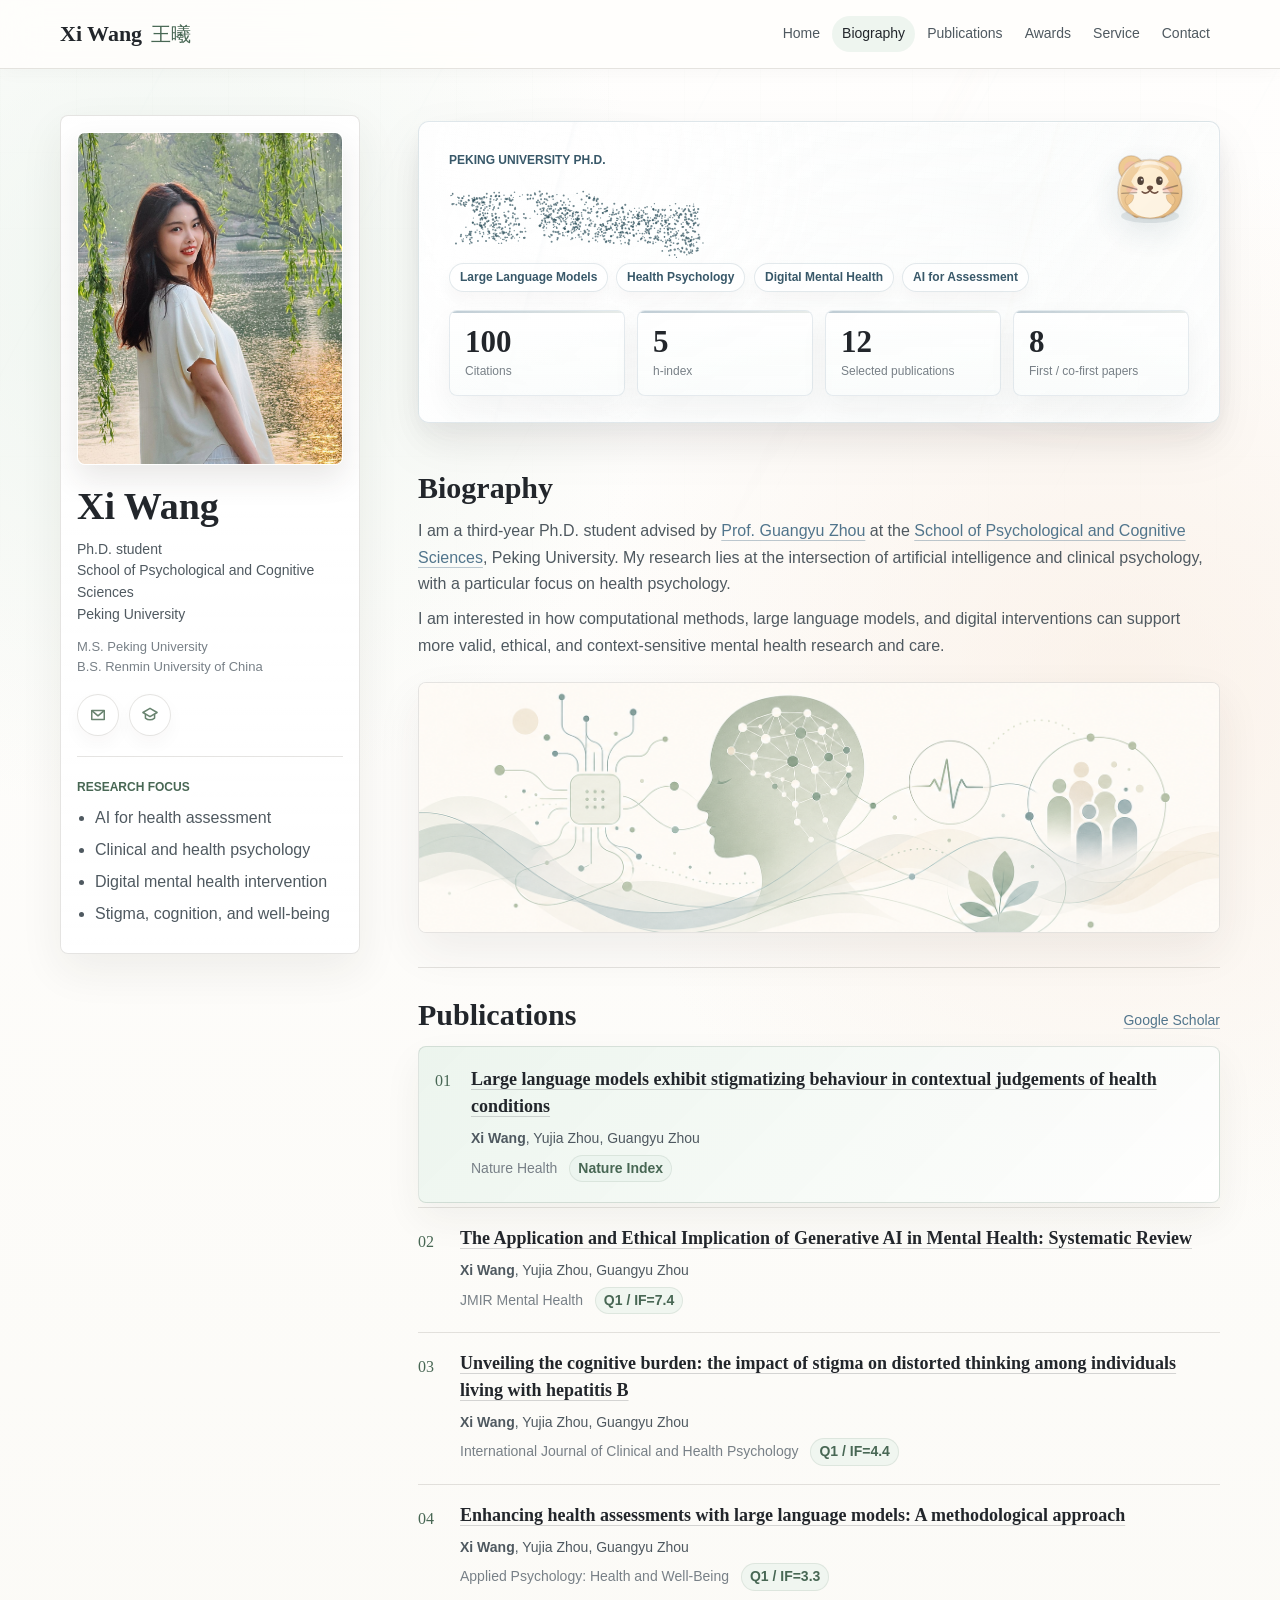
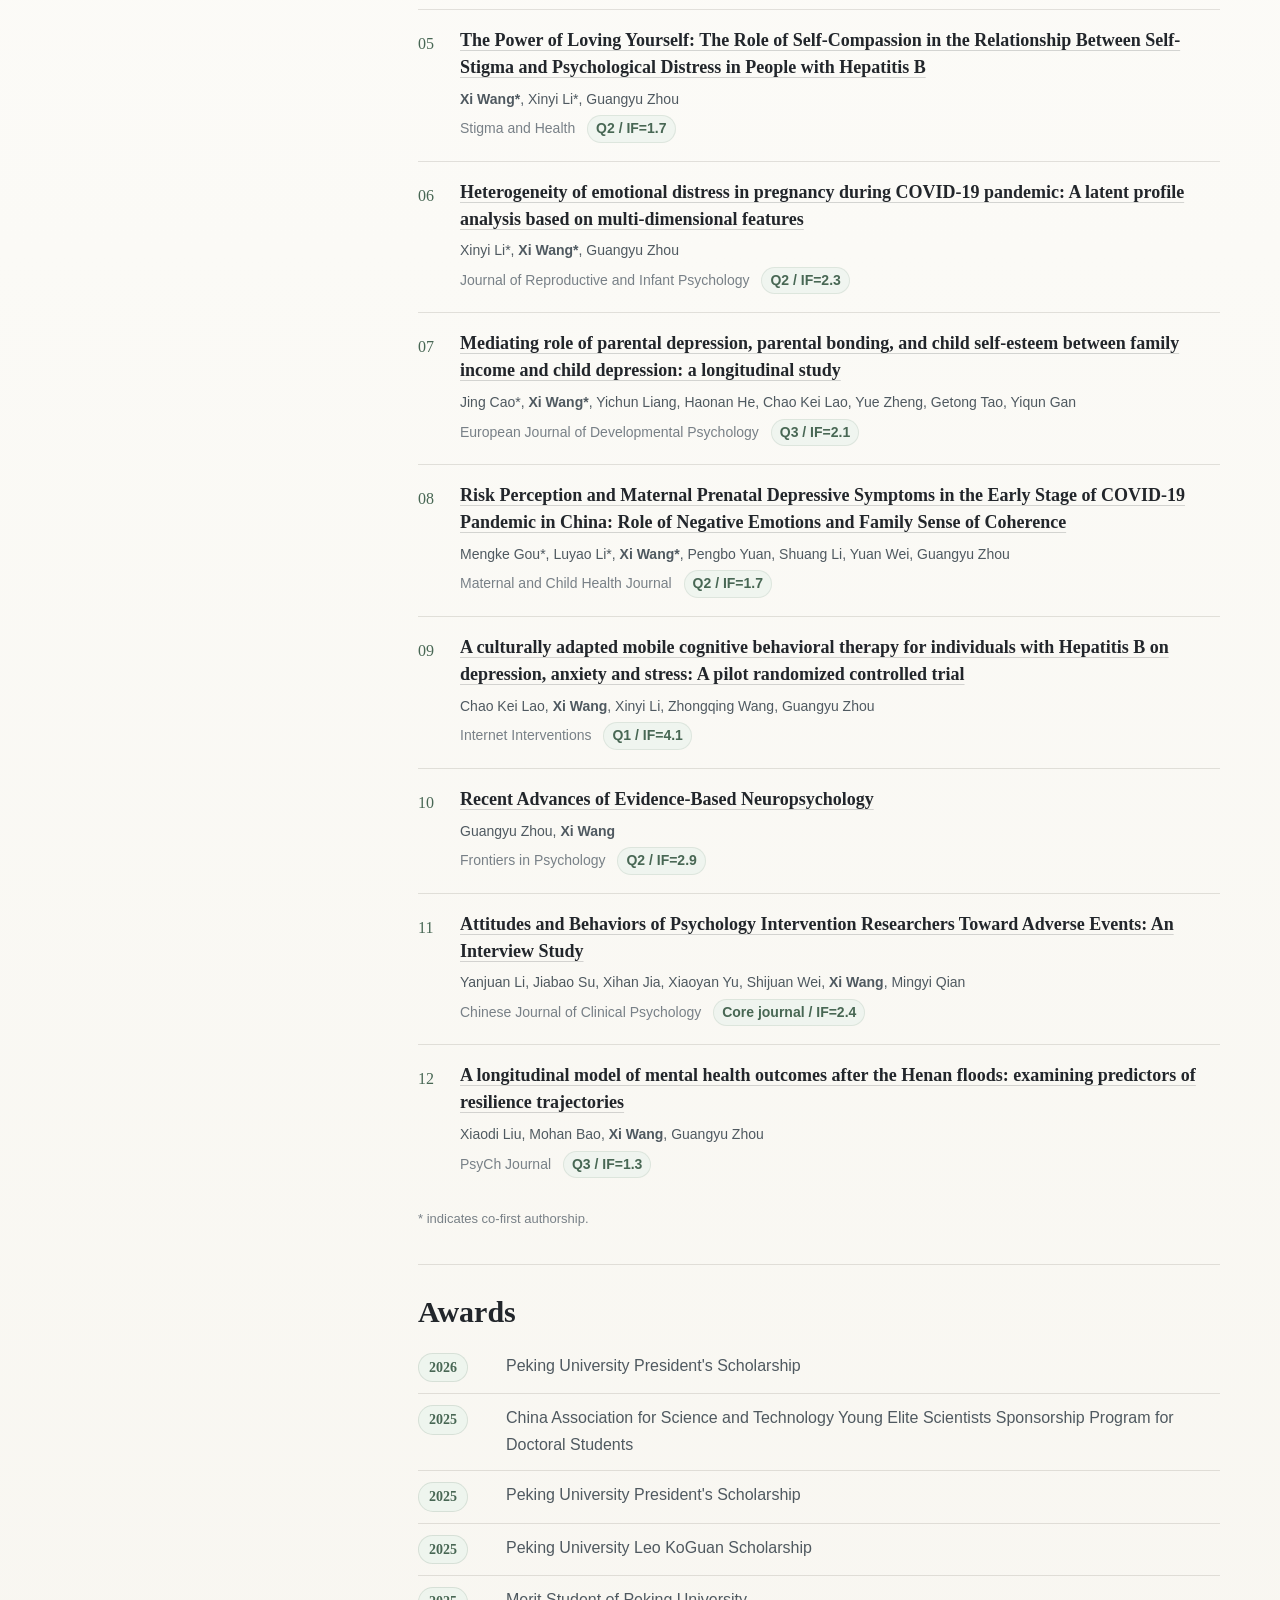
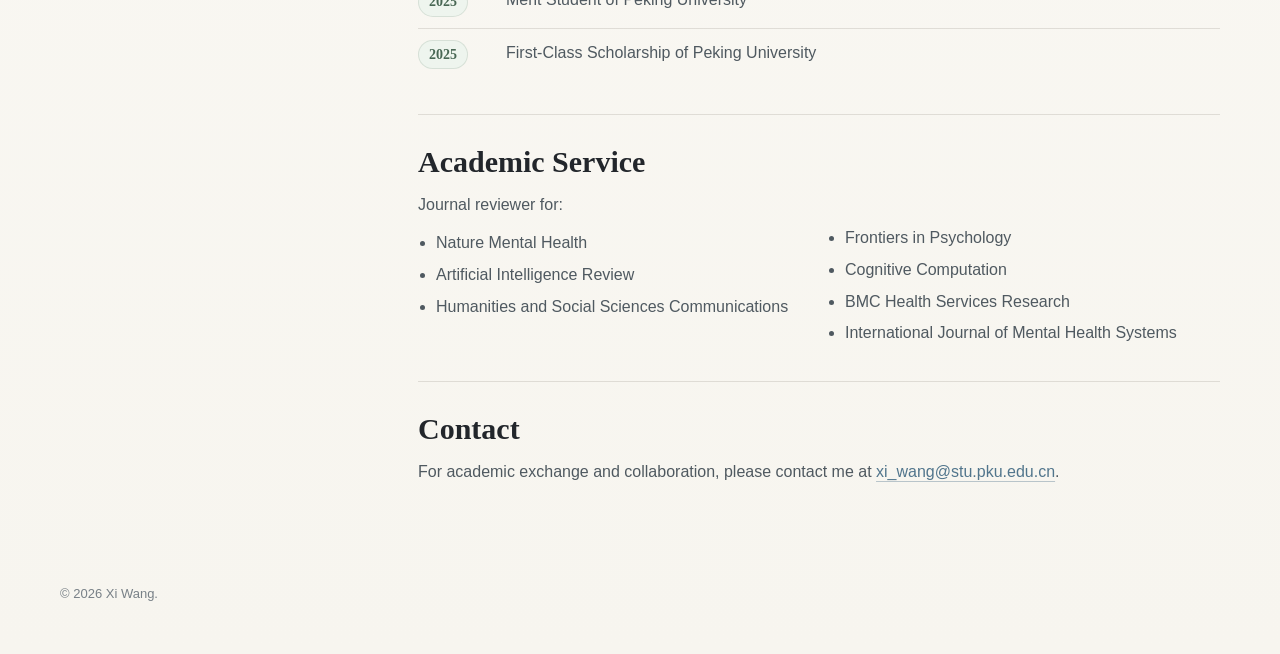
==== commit fa9c33c6: "Loosen card pet obstacle boundaries" ====
--- a/index.html
+++ b/index.html
@@ -33,7 +33,7 @@
   <link rel="canonical" href="https://elainexwang.github.io/">
   <link rel="shortcut icon" href="/img/favicon_3.jpg">
   <link rel="preload" href="/img/profile-headshot.jpg" as="image">
-  <link rel="stylesheet" href="/css/index.css?v=20260707-hamster-pet4">
+  <link rel="stylesheet" href="/css/index.css?v=20260707-hamster-pet5">
   <script type="application/ld+json">
   {
     "@context": "https://schema.org",
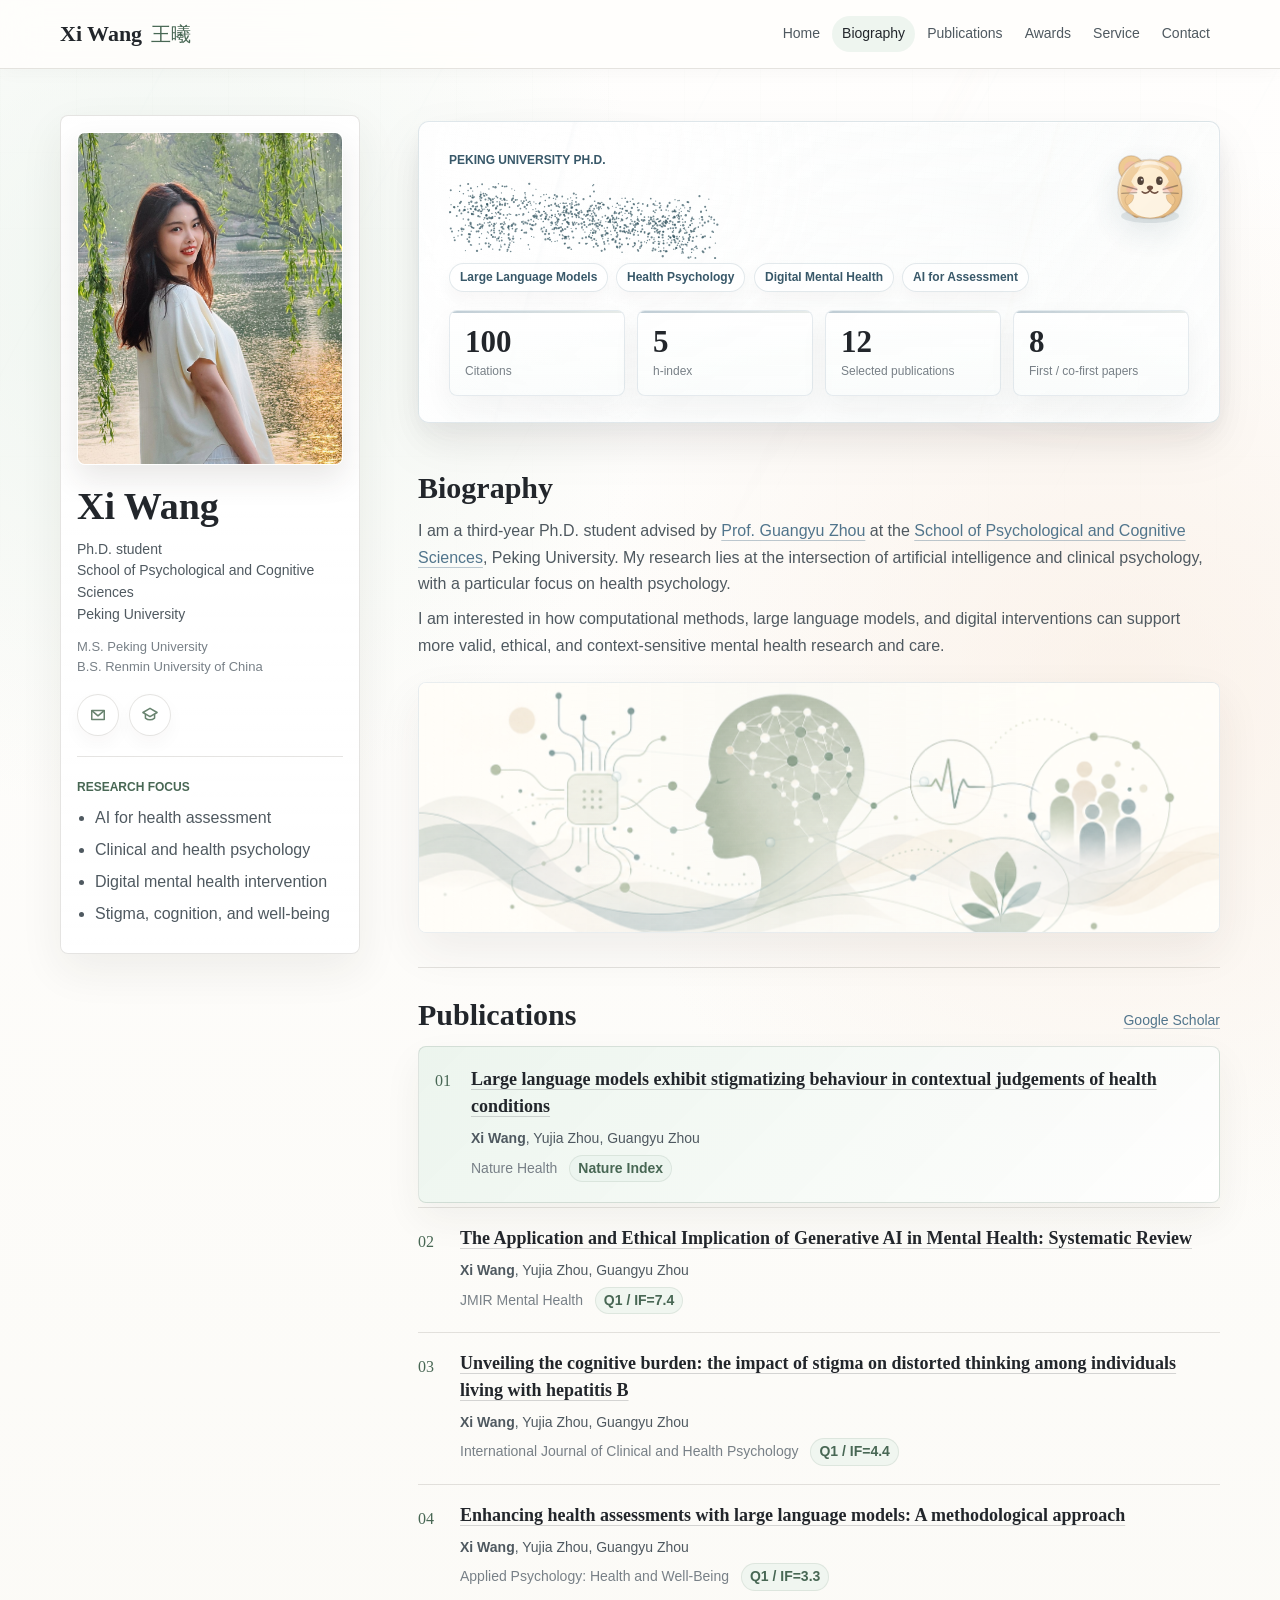
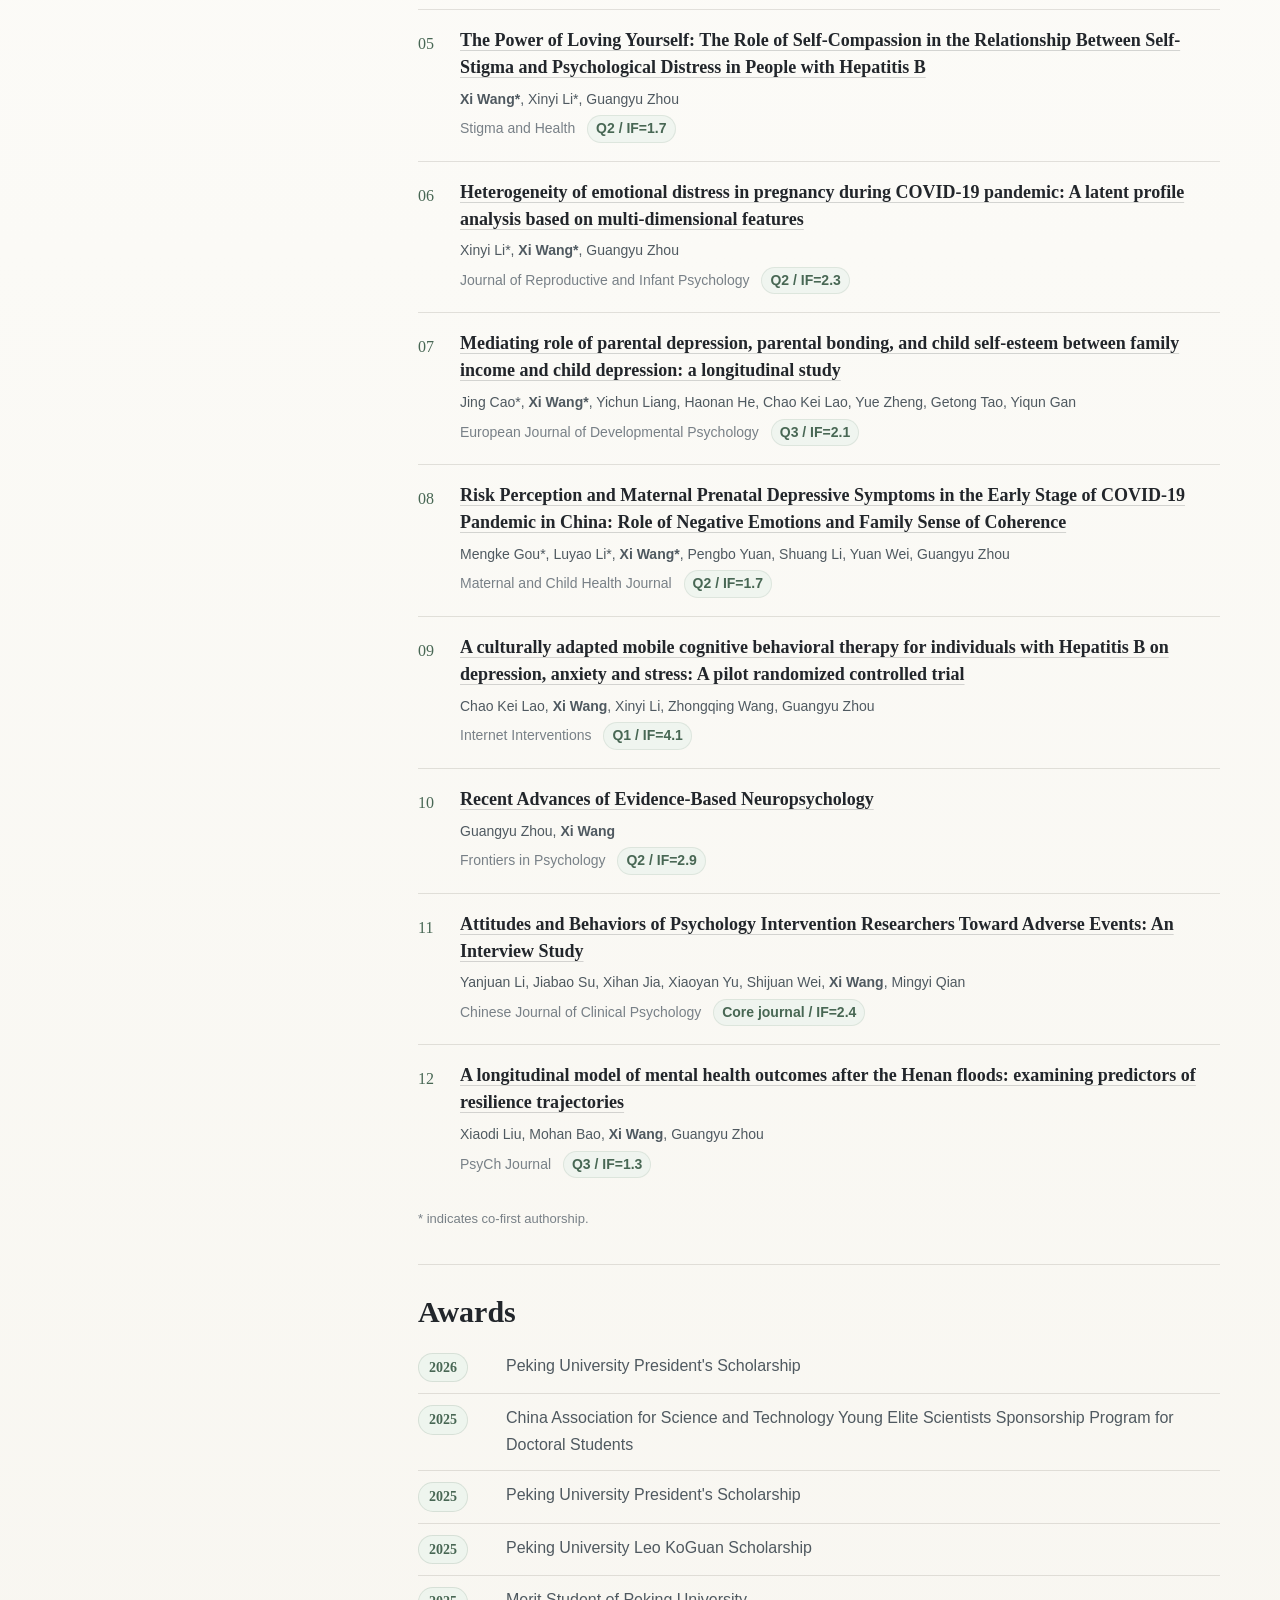
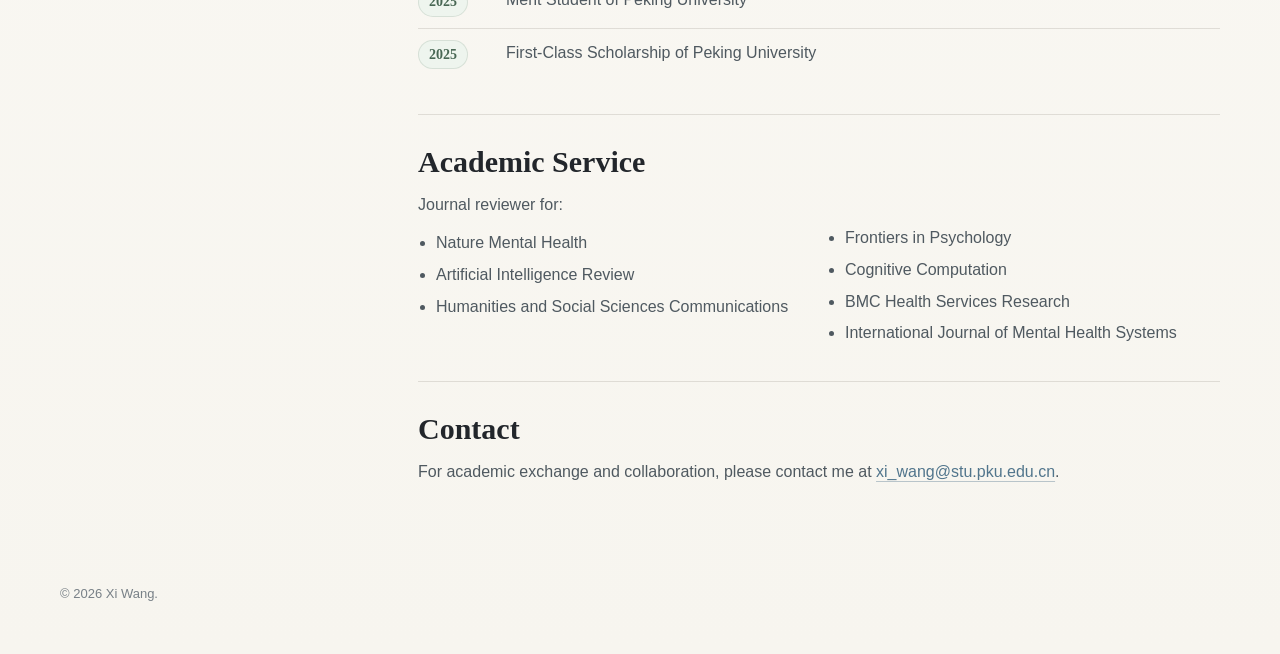
==== commit 63403376: "Add interactive research visual effects" ====
--- a/index.html
+++ b/index.html
@@ -33,7 +33,7 @@
   <link rel="canonical" href="https://elainexwang.github.io/">
   <link rel="shortcut icon" href="/img/favicon_3.jpg">
   <link rel="preload" href="/img/profile-headshot.jpg" as="image">
-  <link rel="stylesheet" href="/css/index.css?v=20260707-hamster-pet5">
+  <link rel="stylesheet" href="/css/index.css?v=20260707-visual-map1">
   <script type="application/ld+json">
   {
     "@context": "https://schema.org",
@@ -240,8 +240,17 @@
           I am interested in how computational methods, large language models, and digital interventions can support more
           valid, ethical, and context-sensitive mental health research and care.
         </p>
-        <figure class="research-visual">
-          <img src="/img/research-map.png" alt="Conceptual illustration of AI, psychology, health, and social connection">
+        <figure class="research-visual" data-research-visual role="img" tabindex="0" aria-label="Interactive conceptual map of research directions">
+          <div class="research-visual-inner" data-research-layer>
+            <img src="/img/research-map.png" alt="Conceptual illustration of AI, psychology, health, and social connection">
+            <span class="research-flow flow-a" aria-hidden="true"></span>
+            <span class="research-flow flow-b" aria-hidden="true"></span>
+            <span class="research-flow flow-c" aria-hidden="true"></span>
+            <span class="research-node node-ai" data-node-label="LLMs" aria-hidden="true"><span>LLMs</span></span>
+            <span class="research-node node-health" data-node-label="Health Psychology" aria-hidden="true"><span>Health Psychology</span></span>
+            <span class="research-node node-digital" data-node-label="Digital Mental Health" aria-hidden="true"><span>Digital Mental Health</span></span>
+            <span class="research-node node-social" data-node-label="Social Simulation" aria-hidden="true"><span>Social Simulation</span></span>
+          </div>
         </figure>
       </section>
 
@@ -366,6 +375,6 @@
     <p>&copy; 2026 Xi Wang.</p>
   </footer>
 
-  <script src="/js/main.js"></script>
+  <script src="/js/main.js?v=20260707-visual-map1"></script>
 </body>
 </html>
--- a/css/index.css
+++ b/css/index.css
@@ -897,13 +897,74 @@
 
 
 .research-visual {
+  position: relative;
   overflow: hidden;
+  isolation: isolate;
+  --visual-x: 50%;
+  --visual-y: 50%;
+  --visual-glow: 0;
+  --visual-shift-x: 0px;
+  --visual-shift-y: 0px;
+  --visual-img-x: 0px;
+  --visual-img-y: 0px;
+  --visual-scale: 1;
   margin: 22px 0 0;
   aspect-ratio: 16 / 5;
-  background: rgba(255, 255, 255, 0.7);
-  border: 1px solid var(--line);
+  background:
+    radial-gradient(circle at var(--visual-x) var(--visual-y), rgba(255, 255, 255, calc(var(--visual-glow) * 0.62)), transparent 28%),
+    linear-gradient(135deg, rgba(255, 255, 255, 0.9), rgba(246, 251, 252, 0.64));
+  border: 1px solid rgba(94, 126, 142, 0.13);
   border-radius: 8px;
-  box-shadow: 0 18px 46px rgba(54, 46, 36, 0.07);
+  box-shadow: 0 18px 46px rgba(54, 46, 36, 0.07), inset 0 1px 0 rgba(255, 255, 255, 0.72);
+  outline: none;
+  transform: translate3d(var(--visual-shift-x), var(--visual-shift-y), 0) scale(var(--visual-scale));
+  transition: border-color 280ms ease, box-shadow 280ms ease, background 280ms ease;
+  will-change: transform;
+}
+
+.research-visual::before,
+.research-visual::after {
+  position: absolute;
+  inset: 0;
+  z-index: 2;
+  pointer-events: none;
+  content: "";
+}
+
+.research-visual::before {
+  opacity: calc(var(--visual-glow) * 0.9);
+  background:
+    radial-gradient(circle at var(--visual-x) var(--visual-y), rgba(255, 255, 255, 0.62), transparent 24%),
+    linear-gradient(112deg, transparent 22%, rgba(255, 255, 255, 0.24) 46%, transparent 64%);
+  mix-blend-mode: screen;
+  transition: opacity 220ms ease;
+}
+
+.research-visual::after {
+  opacity: 0.5;
+  background:
+    linear-gradient(90deg, rgba(255, 255, 255, 0.12), transparent 18%, rgba(121, 158, 166, 0.055) 46%, transparent 78%),
+    repeating-linear-gradient(0deg, rgba(255, 255, 255, 0.035), rgba(255, 255, 255, 0.035) 1px, transparent 1px, transparent 7px);
+}
+
+.research-visual:hover,
+.research-visual:focus-visible,
+.research-visual.is-visual-active {
+  border-color: rgba(94, 126, 142, 0.22);
+  box-shadow: 0 24px 58px rgba(54, 46, 36, 0.09), inset 0 1px 0 rgba(255, 255, 255, 0.86);
+}
+
+.research-visual:focus-visible {
+  box-shadow: 0 0 0 3px rgba(115, 148, 156, 0.18), 0 24px 58px rgba(54, 46, 36, 0.09);
+}
+
+.research-visual-inner {
+  position: absolute;
+  inset: 0;
+  z-index: 1;
+  transform: translate3d(var(--visual-img-x), var(--visual-img-y), 0) scale(1.012);
+  transition: transform 420ms ease;
+  will-change: transform;
 }
 
 .research-visual img {
@@ -911,6 +972,113 @@
   width: 100%;
   height: 100%;
   object-fit: cover;
+  filter: saturate(0.94) contrast(0.99) brightness(1.015);
+}
+
+.research-flow {
+  position: absolute;
+  z-index: 3;
+  height: 1px;
+  border-radius: 999px;
+  background: linear-gradient(90deg, transparent, rgba(111, 151, 161, 0.34), rgba(213, 171, 164, 0.18), transparent);
+  opacity: calc(0.26 + var(--visual-glow) * 0.44);
+  transform-origin: center;
+  filter: blur(0.12px);
+  animation: research-flow-drift 7.5s ease-in-out infinite;
+}
+
+.flow-a {
+  left: 17%;
+  top: 31%;
+  width: 48%;
+  transform: rotate(5deg);
+}
+
+.flow-b {
+  left: 34%;
+  top: 58%;
+  width: 43%;
+  transform: rotate(-8deg);
+  animation-delay: -2.4s;
+}
+
+.flow-c {
+  left: 50%;
+  top: 42%;
+  width: 31%;
+  transform: rotate(13deg);
+  animation-delay: -4.8s;
+}
+
+.research-node {
+  position: absolute;
+  z-index: 4;
+  width: 10px;
+  height: 10px;
+  border: 1px solid rgba(85, 122, 137, 0.26);
+  border-radius: 50%;
+  background: radial-gradient(circle at 36% 32%, rgba(255, 255, 255, 0.95), rgba(189, 215, 219, 0.56) 64%, rgba(120, 151, 158, 0.28));
+  box-shadow: 0 0 0 6px rgba(154, 185, 190, calc(0.05 + var(--visual-glow) * 0.07));
+  opacity: calc(0.58 + var(--visual-glow) * 0.34);
+  transform: translate(-50%, -50%) scale(1);
+  transition: opacity 260ms ease, box-shadow 260ms ease, transform 260ms ease;
+}
+
+.research-node span {
+  position: absolute;
+  left: 50%;
+  bottom: calc(100% + 9px);
+  padding: 4px 8px;
+  color: rgba(67, 85, 87, 0.84);
+  font-family: Inter, "Segoe UI", sans-serif;
+  font-size: 10px;
+  font-weight: 600;
+  line-height: 1;
+  white-space: nowrap;
+  background: rgba(255, 255, 255, 0.78);
+  border: 1px solid rgba(114, 146, 153, 0.14);
+  border-radius: 999px;
+  box-shadow: 0 8px 18px rgba(54, 46, 36, 0.055);
+  opacity: 0;
+  transform: translate(-50%, 4px);
+  transition: opacity 260ms ease, transform 260ms ease;
+}
+
+.research-visual.is-visual-active .research-node span,
+.research-visual:focus-visible .research-node span {
+  opacity: 0.92;
+  transform: translate(-50%, 0);
+}
+
+.research-node.is-node-active {
+  opacity: 1;
+  box-shadow: 0 0 0 8px rgba(154, 185, 190, 0.11), 0 8px 18px rgba(92, 119, 125, 0.13);
+  transform: translate(-50%, -50%) scale(1.42);
+}
+
+.research-node.is-node-active span {
+  opacity: 1;
+  transform: translate(-50%, -1px);
+}
+
+.node-ai {
+  left: 25%;
+  top: 38%;
+}
+
+.node-health {
+  left: 44%;
+  top: 64%;
+}
+
+.node-digital {
+  left: 63%;
+  top: 40%;
+}
+
+.node-social {
+  left: 78%;
+  top: 61%;
 }
 
 .award-list {
@@ -1141,6 +1309,19 @@
   }
 }
 
+@keyframes research-flow-drift {
+  0%,
+  100% {
+    opacity: 0.2;
+    filter: blur(0.12px);
+  }
+
+  50% {
+    opacity: 0.52;
+    filter: blur(0);
+  }
+}
+
 @keyframes paper-card-enter {
   from {
     opacity: 0;
@@ -1518,6 +1699,14 @@
   .metrics-grid {
     grid-template-columns: repeat(2, minmax(0, 1fr));
   }
+
+  .research-visual {
+    aspect-ratio: 16 / 6.3;
+  }
+
+  .research-node span {
+    font-size: 9px;
+  }
 }
 
 @media (max-width: 620px) {
@@ -1653,6 +1842,20 @@
   .award-list li {
     grid-template-columns: 64px minmax(0, 1fr);
     gap: 10px;
+  }
+
+  .research-visual {
+    aspect-ratio: 16 / 7.6;
+  }
+
+  .research-node {
+    width: 8px;
+    height: 8px;
+    box-shadow: 0 0 0 4px rgba(154, 185, 190, calc(0.04 + var(--visual-glow) * 0.06));
+  }
+
+  .research-node span {
+    display: none;
   }
 }
 
@@ -1684,7 +1887,17 @@
   .hamster-leg,
   .pet-ring,
   .pet-sparkle,
-  .pet-target-dot {
+  .pet-target-dot,
+  .research-flow {
     animation: none !important;
   }
-}
+
+  .research-visual,
+  .research-visual-inner {
+    transform: none !important;
+  }
+
+  .research-node span {
+    opacity: 0 !important;
+  }
+}
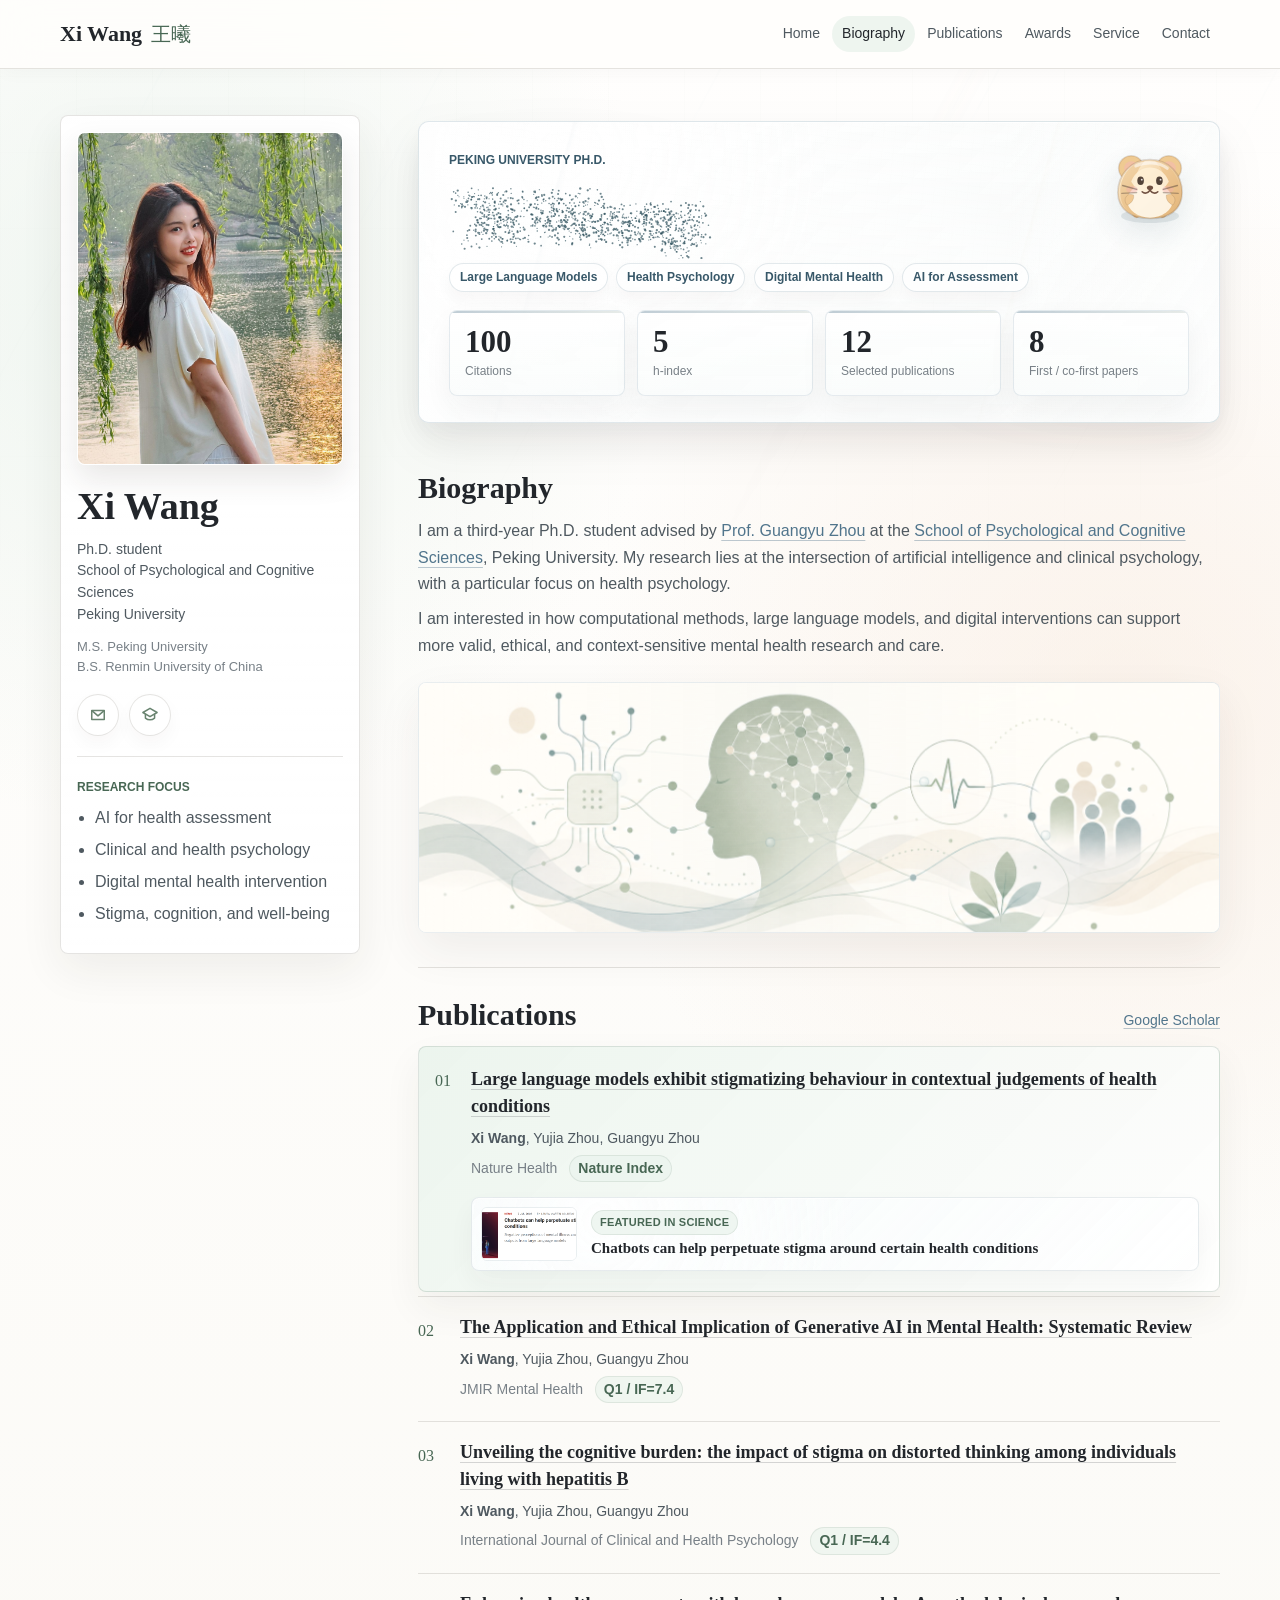
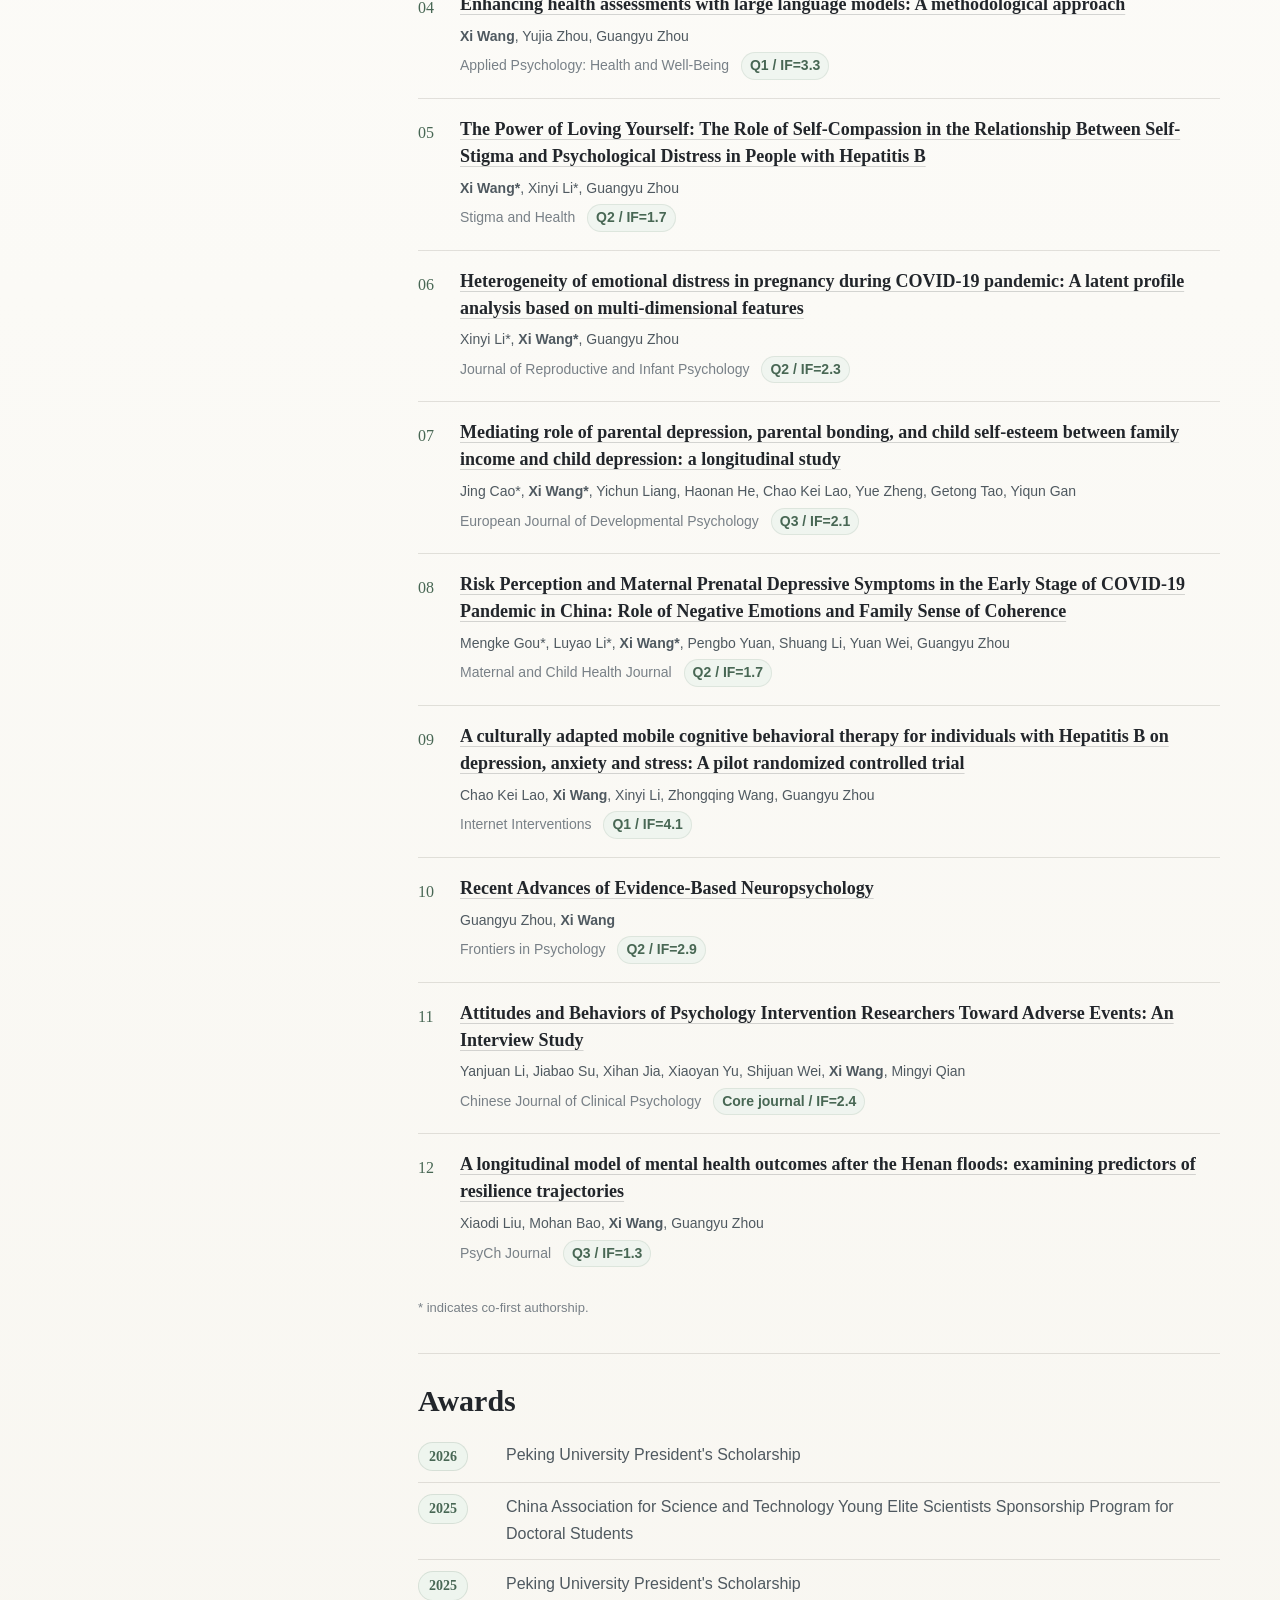
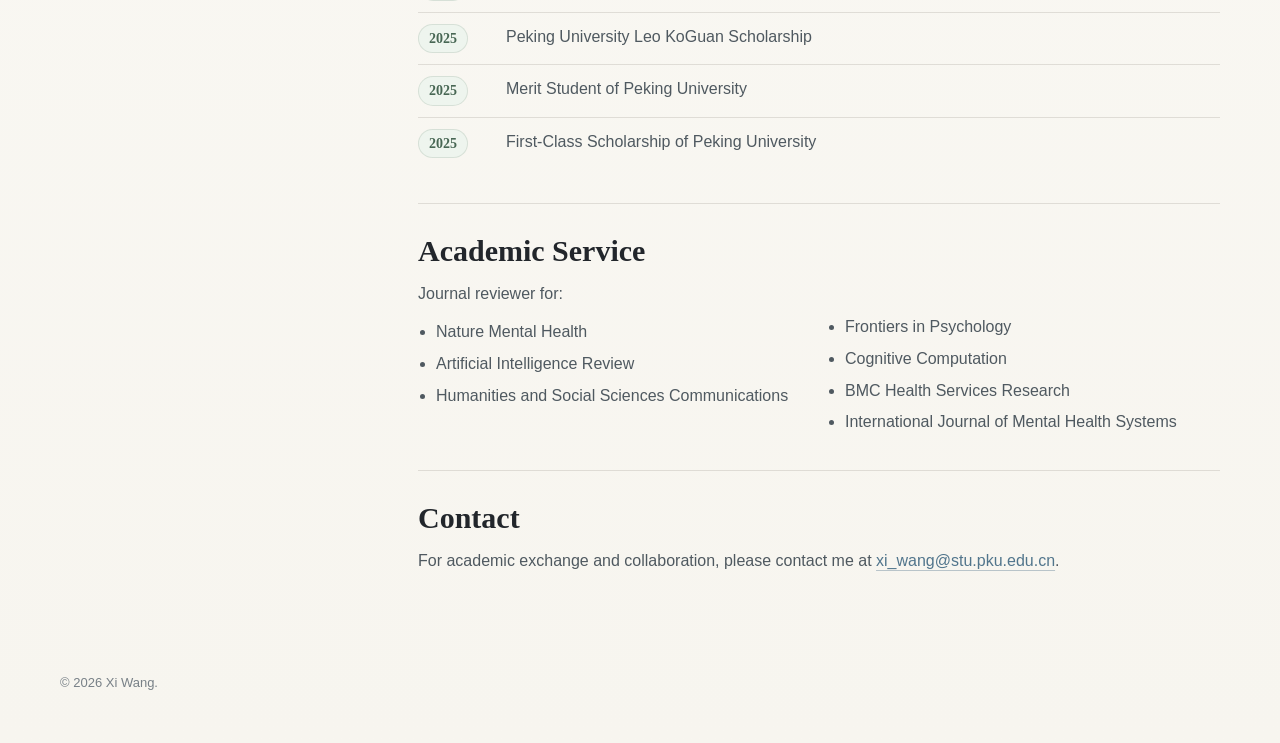
==== commit 564be1ff: "Add Science coverage to Nature Health paper" ====
--- a/index.html
+++ b/index.html
@@ -8,7 +8,7 @@
   <meta name="viewport" content="width=device-width, initial-scale=1">
   <title>Xi Wang (王曦) | Homepage</title>
   <meta name="description" content="Xi Wang (王曦) is a Ph.D. student at the School of Psychological and Cognitive Sciences, Peking University. Her research focuses on artificial intelligence, clinical psychology, health psychology, digital mental health, large language models, and social simulation.">
-  <meta name="keywords" content="Xi Wang, 王曦, Elaine Wang, ElaineXWang, Xi Wang homepage, Xi Wang Peking University, Peking University PhD, School of Psychological and Cognitive Sciences, artificial intelligence, AI, health psychology, clinical psychology, digital mental health, mental health AI, large language models, LLMs, generative AI, social simulation, computational psychology, health assessment, digital intervention, stigma, well-being, Nature Health, Nature Index, Large language models exhibit stigmatizing behaviour, JMIR Mental Health">
+  <meta name="keywords" content="Xi Wang, 王曦, Elaine Wang, ElaineXWang, Xi Wang homepage, Xi Wang Peking University, Peking University PhD, School of Psychological and Cognitive Sciences, artificial intelligence, AI, health psychology, clinical psychology, digital mental health, mental health AI, large language models, LLMs, generative AI, social simulation, computational psychology, health assessment, digital intervention, stigma, well-being, Nature Health, Nature Index, Science news, Science coverage, Large language models exhibit stigmatizing behaviour, JMIR Mental Health">
   <meta name="author" content="Xi Wang">
   <meta name="robots" content="index, follow, max-image-preview:large">
   <meta name="googlebot" content="index, follow, max-image-preview:large">
@@ -33,7 +33,7 @@
   <link rel="canonical" href="https://elainexwang.github.io/">
   <link rel="shortcut icon" href="/img/favicon_3.jpg">
   <link rel="preload" href="/img/profile-headshot.jpg" as="image">
-  <link rel="stylesheet" href="/css/index.css?v=20260707-visual-map1">
+  <link rel="stylesheet" href="/css/index.css?v=20260708-science-coverage1">
   <script type="application/ld+json">
   {
     "@context": "https://schema.org",
@@ -265,6 +265,13 @@
             <a class="paper-title" href="https://www.nature.com/articles/s44360-026-00164-4" target="_blank" rel="noopener">Large language models exhibit stigmatizing behaviour in contextual judgements of health conditions</a>
             <p class="authors"><strong>Xi Wang</strong>, Yujia Zhou, Guangyu Zhou</p>
             <p class="venue">Nature Health <span>Nature Index</span></p>
+            <a class="press-coverage" href="https://www.science.org/content/article/chatbots-can-help-perpetuate-stigma-around-certain-health-conditions" target="_blank" rel="noopener" aria-label="Science coverage of the Nature Health paper">
+              <img src="/img/science-news.png" alt="" loading="lazy" aria-hidden="true">
+              <span class="press-copy">
+                <span class="press-label">Featured in Science</span>
+                <span class="press-title">Chatbots can help perpetuate stigma around certain health conditions</span>
+              </span>
+            </a>
           </li>
 
           <li class="publication">
@@ -375,6 +382,6 @@
     <p>&copy; 2026 Xi Wang.</p>
   </footer>
 
-  <script src="/js/main.js?v=20260707-visual-map1"></script>
+  <script src="/js/main.js?v=20260708-science-coverage1"></script>
 </body>
 </html>
--- a/css/index.css
+++ b/css/index.css
@@ -1226,6 +1226,100 @@
   font-weight: 700;
 }
 
+.press-coverage {
+  position: relative;
+  display: grid;
+  grid-template-columns: 96px minmax(0, 1fr);
+  align-items: center;
+  gap: 14px;
+  margin-top: 15px;
+  padding: 9px 12px 9px 9px;
+  color: var(--text);
+  background:
+    radial-gradient(circle at 18% 35%, rgba(255, 255, 255, 0.84), transparent 42%),
+    linear-gradient(135deg, rgba(248, 252, 253, 0.92), rgba(255, 255, 255, 0.72));
+  border: 1px solid rgba(91, 124, 138, 0.14);
+  border-radius: 8px;
+  box-shadow: 0 12px 26px rgba(54, 46, 36, 0.045), inset 0 1px 0 rgba(255, 255, 255, 0.82);
+  text-decoration: none;
+  transition: border-color 220ms ease, box-shadow 220ms ease, transform 220ms ease, background 220ms ease;
+}
+
+.press-coverage::after {
+  position: absolute;
+  inset: 0;
+  pointer-events: none;
+  content: "";
+  opacity: 0;
+  background: linear-gradient(112deg, transparent 24%, rgba(255, 255, 255, 0.42) 48%, transparent 68%);
+  transition: opacity 220ms ease;
+}
+
+.press-coverage:hover,
+.press-coverage:focus-visible {
+  color: var(--text);
+  background:
+    radial-gradient(circle at 18% 35%, rgba(255, 255, 255, 0.95), transparent 42%),
+    linear-gradient(135deg, rgba(247, 252, 253, 0.96), rgba(255, 255, 255, 0.82));
+  border-color: rgba(91, 124, 138, 0.24);
+  box-shadow: 0 16px 34px rgba(54, 46, 36, 0.065), inset 0 1px 0 rgba(255, 255, 255, 0.92);
+  transform: translateY(-2px);
+}
+
+.press-coverage:hover::after,
+.press-coverage:focus-visible::after {
+  opacity: 0.72;
+}
+
+.press-coverage:focus-visible {
+  outline: 3px solid rgba(115, 148, 156, 0.18);
+  outline-offset: 3px;
+}
+
+.press-coverage img {
+  position: relative;
+  z-index: 1;
+  display: block;
+  width: 96px;
+  aspect-ratio: 16 / 9;
+  object-fit: cover;
+  object-position: center;
+  border: 1px solid rgba(91, 124, 138, 0.12);
+  border-radius: 6px;
+  filter: saturate(0.88) contrast(0.98) brightness(1.03);
+}
+
+.press-copy {
+  position: relative;
+  z-index: 1;
+  display: grid;
+  gap: 4px;
+  min-width: 0;
+}
+
+.press-label {
+  display: inline-flex;
+  width: fit-content;
+  align-items: center;
+  padding: 2px 8px;
+  color: var(--sage-ink);
+  background: rgba(233, 243, 236, 0.72);
+  border: 1px solid rgba(105, 132, 112, 0.14);
+  border-radius: 999px;
+  font-size: 11px;
+  font-weight: 700;
+  letter-spacing: 0.02em;
+  text-transform: uppercase;
+}
+
+.press-title {
+  color: var(--ink);
+  font-family: var(--serif);
+  font-size: 15px;
+  font-weight: 700;
+  line-height: 1.32;
+}
+
 .publication-note {
   margin-top: 12px !important;
   color: var(--muted) !important;
@@ -1835,6 +1929,24 @@
     font-size: 17px;
   }
 
+  .press-coverage {
+    grid-template-columns: 78px minmax(0, 1fr);
+    gap: 10px;
+    padding: 8px;
+  }
+
+  .press-coverage img {
+    width: 78px;
+  }
+
+  .press-label {
+    font-size: 10px;
+  }
+
+  .press-title {
+    font-size: 13px;
+  }
+
   .service-list {
     columns: 1;
   }
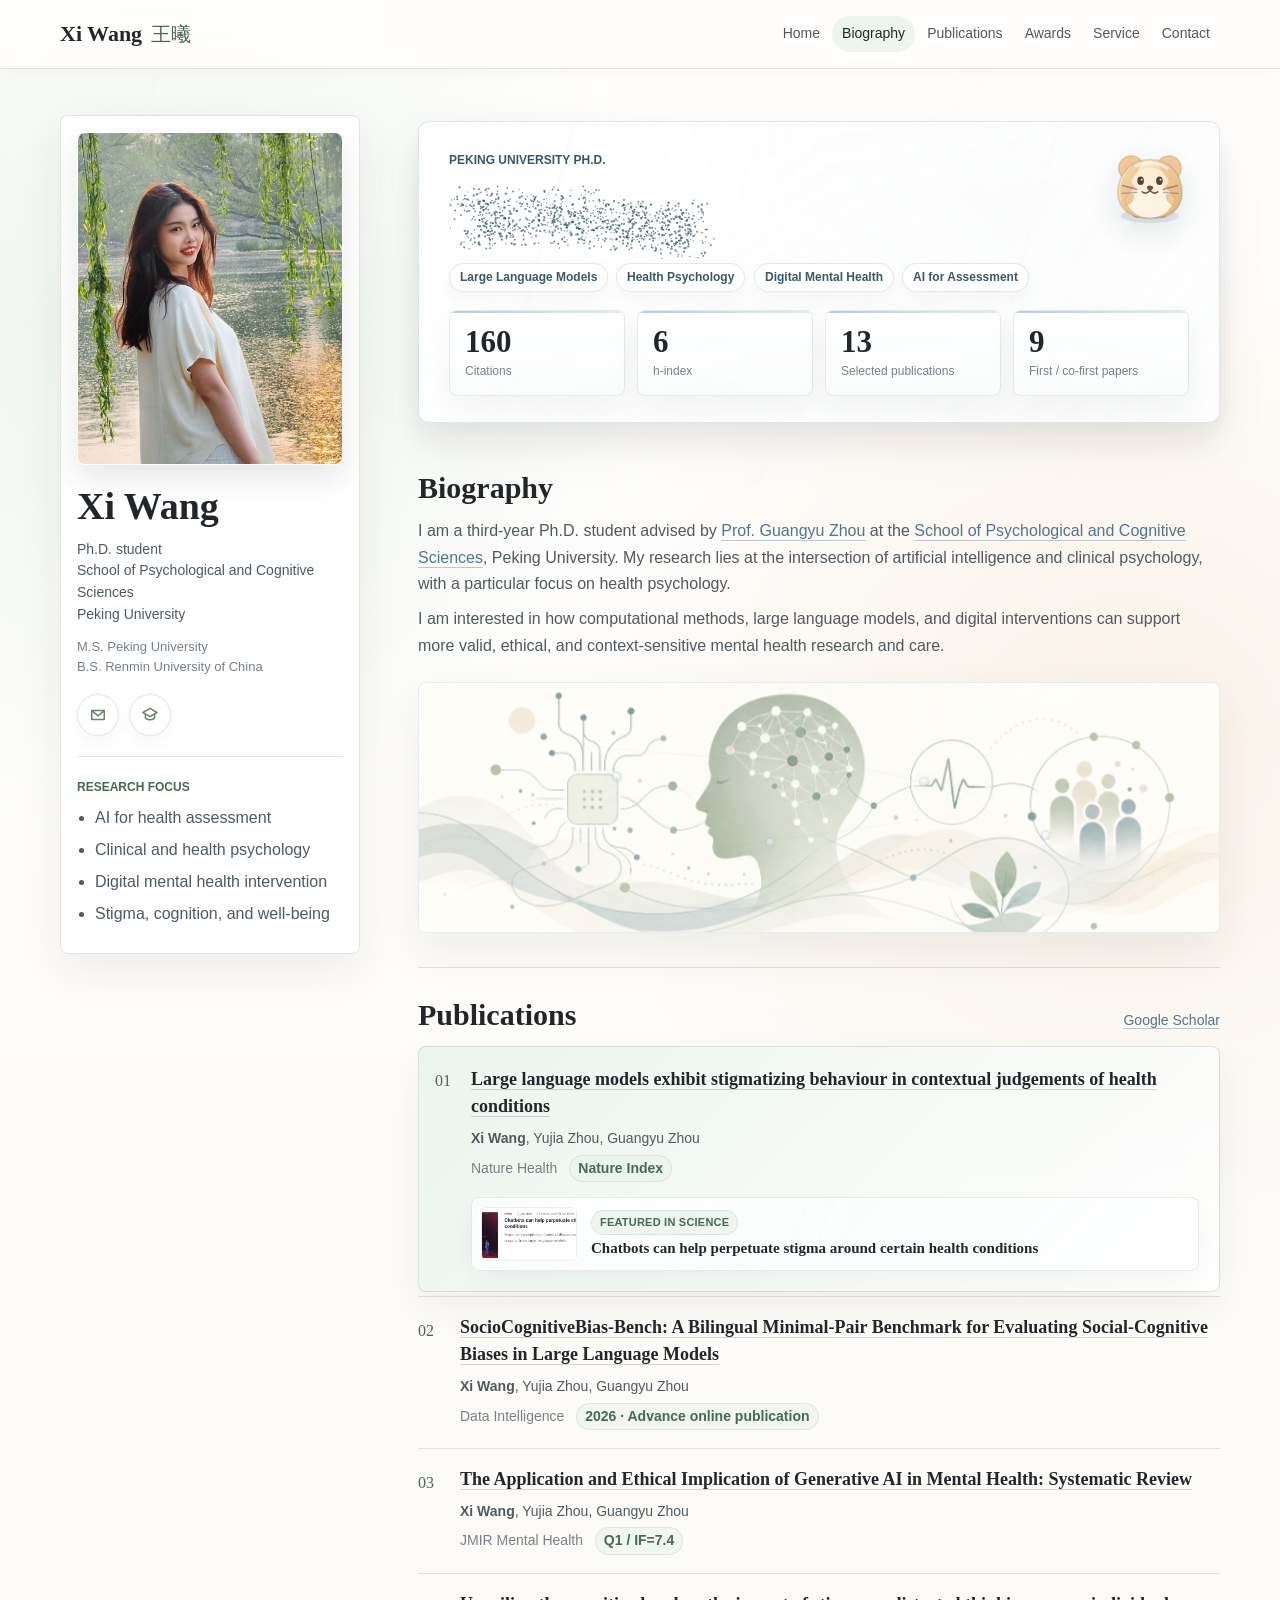
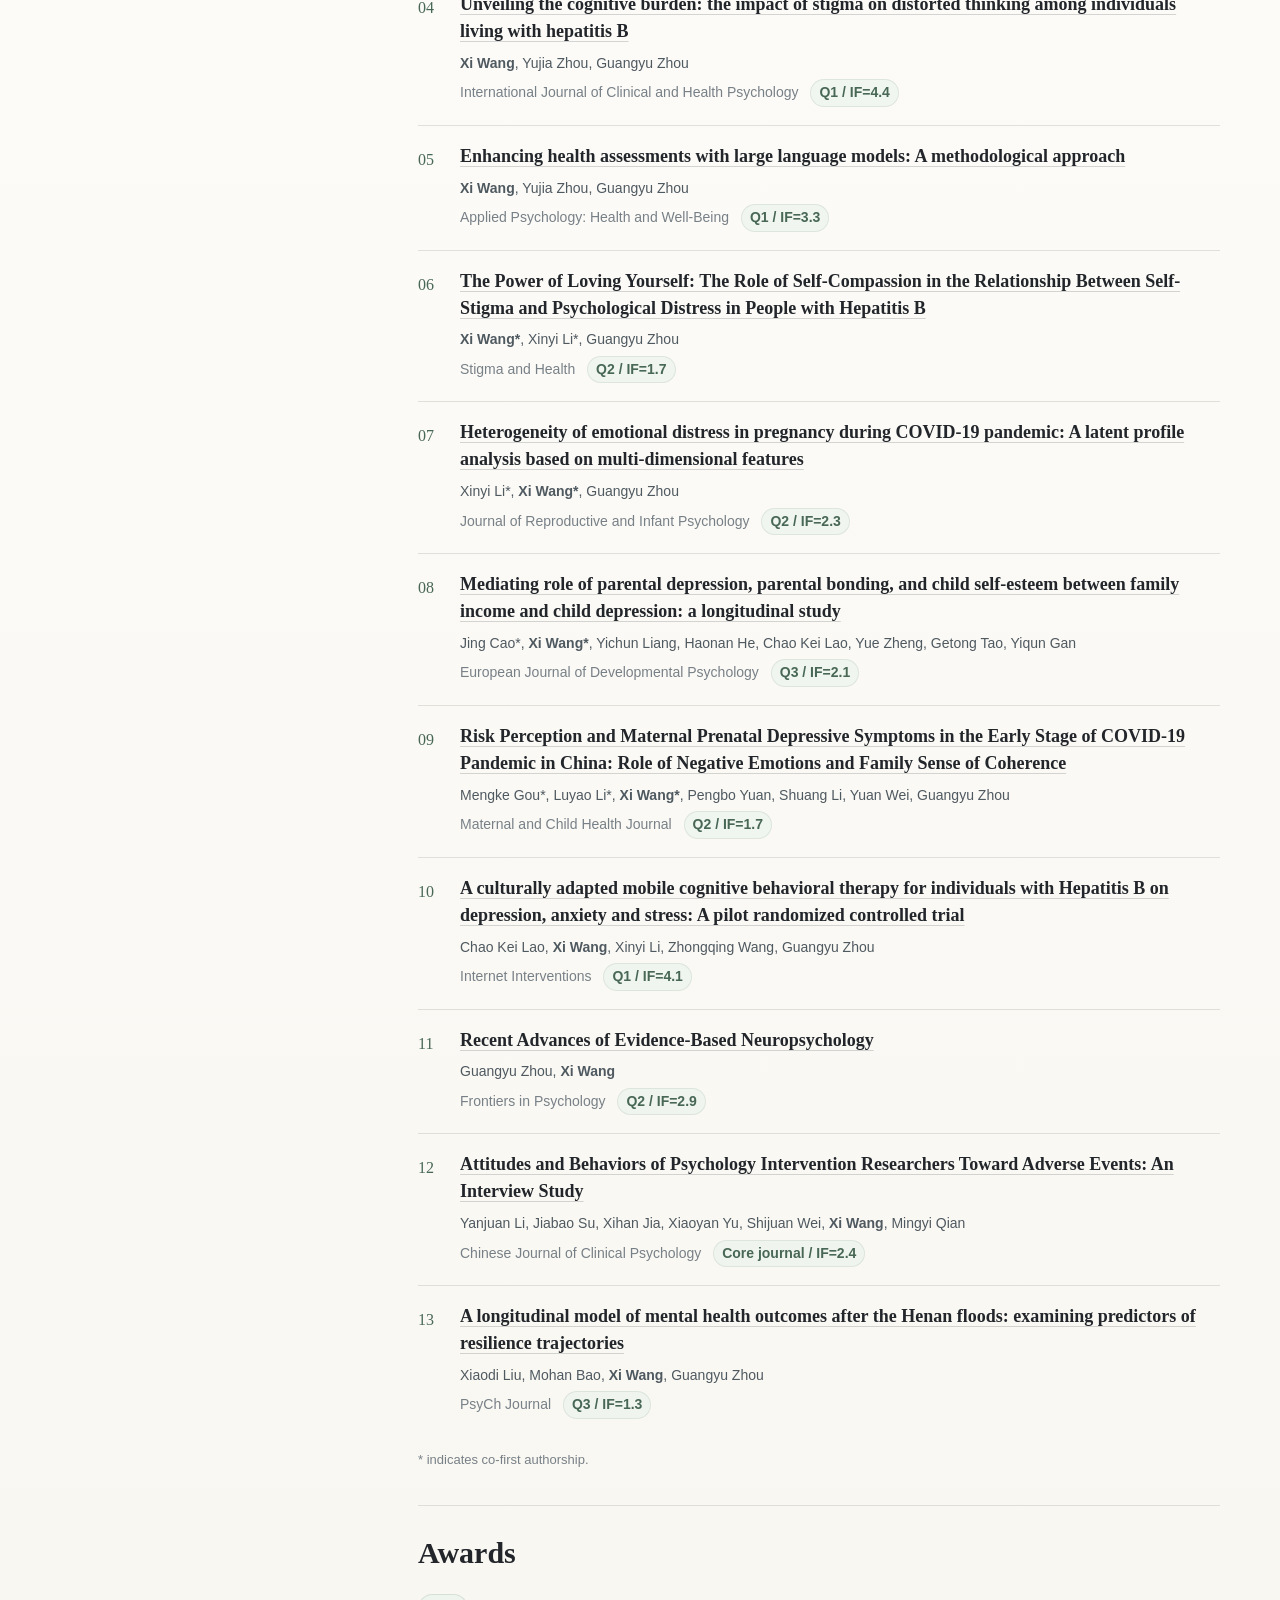
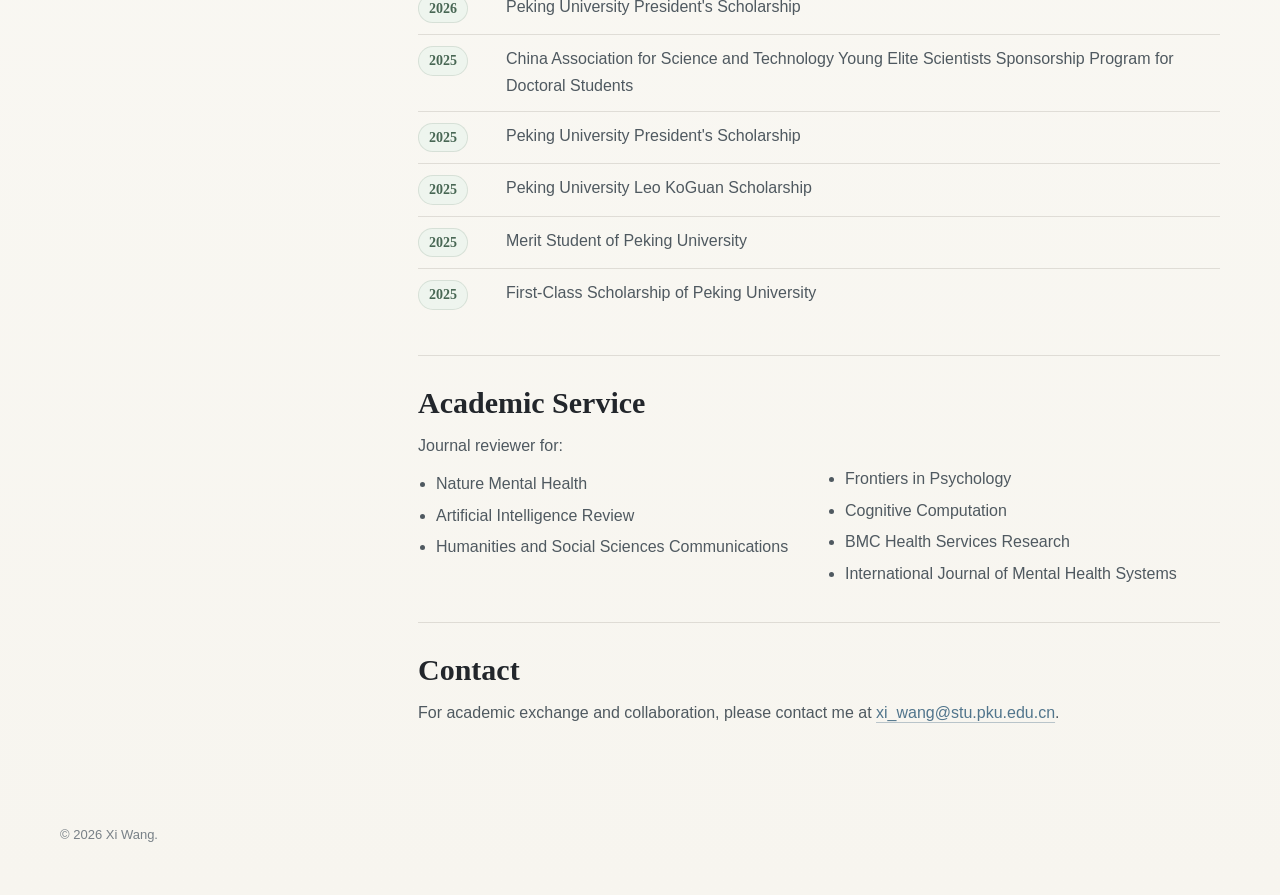
==== commit b4c8f932: "Add SocioCognitiveBias-Bench publication and update Scholar metrics" ====
--- a/index.html
+++ b/index.html
@@ -1,4 +1,6 @@
 <!DOCTYPE html>
+<!-- 代码介绍：王曦学术主页，展示个人简介、论文和学术服务。
+     使用说明：以本目录为网站根目录启动静态服务器预览，或发布至 GitHub Pages；无命令行参数。 -->
 <html lang="en">
 <head>
   <meta name="baidu-site-verification" content="code-96PJHPGgrP">
@@ -162,19 +164,19 @@
               </div>
               <div class="metrics-grid" aria-label="Academic metrics">
                 <div class="metric-card" data-pet-avoid>
-                  <strong>100</strong>
+                  <strong>160</strong>
                   <span>Citations</span>
                 </div>
                 <div class="metric-card" data-pet-avoid>
-                  <strong>5</strong>
+                  <strong>6</strong>
                   <span>h-index</span>
                 </div>
                 <div class="metric-card" data-pet-avoid>
-                  <strong>12</strong>
+                  <strong>13</strong>
                   <span>Selected publications</span>
                 </div>
                 <div class="metric-card" data-pet-avoid>
-                  <strong>8</strong>
+                  <strong>9</strong>
                   <span>First / co-first papers</span>
                 </div>
               </div>
@@ -275,6 +277,12 @@
           </li>
 
           <li class="publication">
+            <a class="paper-title" href="https://doi.org/10.3724/2096-7004.di.2026.0494" target="_blank" rel="noopener">SocioCognitiveBias-Bench: A Bilingual Minimal-Pair Benchmark for Evaluating Social-Cognitive Biases in Large Language Models</a>
+            <p class="authors"><strong>Xi Wang</strong>, Yujia Zhou, Guangyu Zhou</p>
+            <p class="venue">Data Intelligence <span>2026 · Advance online publication</span></p>
+          </li>
+
+          <li class="publication">
             <a class="paper-title" href="https://doi.org/10.2196/70610" target="_blank" rel="noopener">The Application and Ethical Implication of Generative AI in Mental Health: Systematic Review</a>
             <p class="authors"><strong>Xi Wang</strong>, Yujia Zhou, Guangyu Zhou</p>
             <p class="venue">JMIR Mental Health <span>Q1 / IF=7.4</span></p>
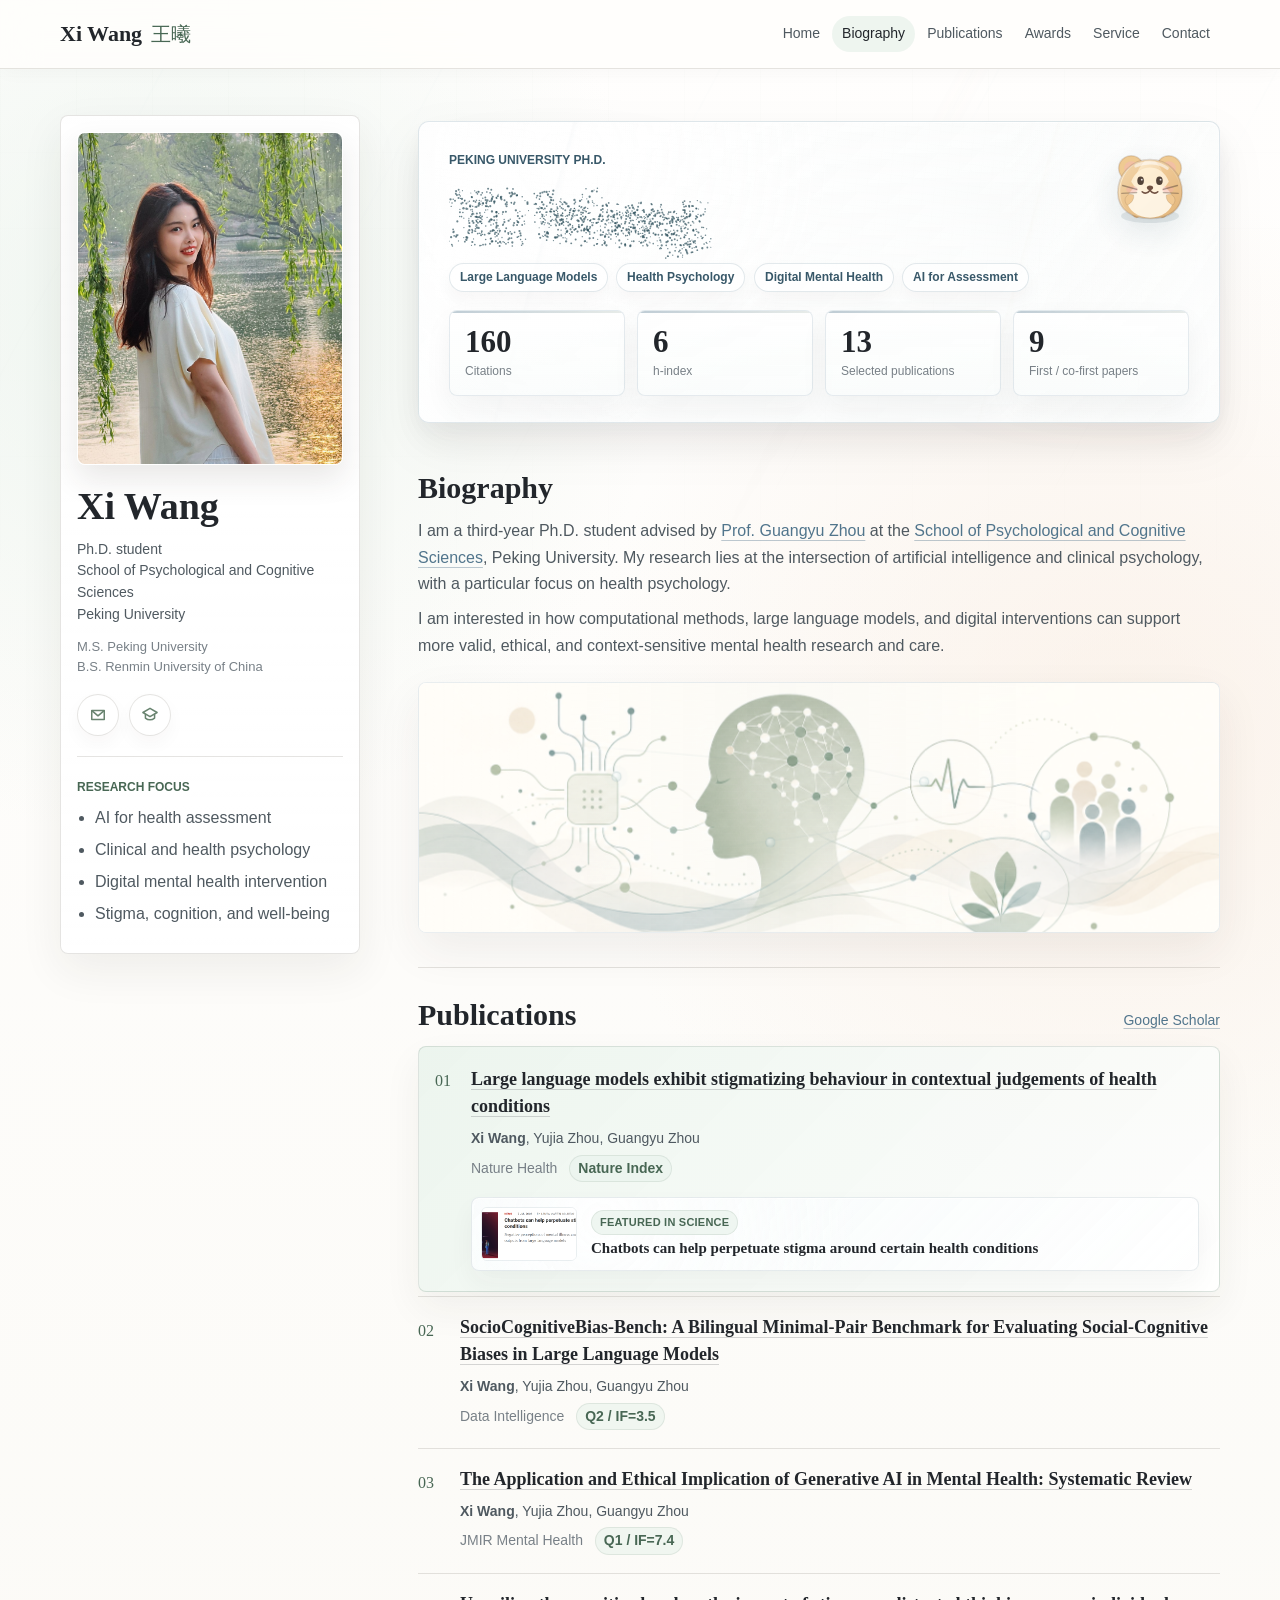
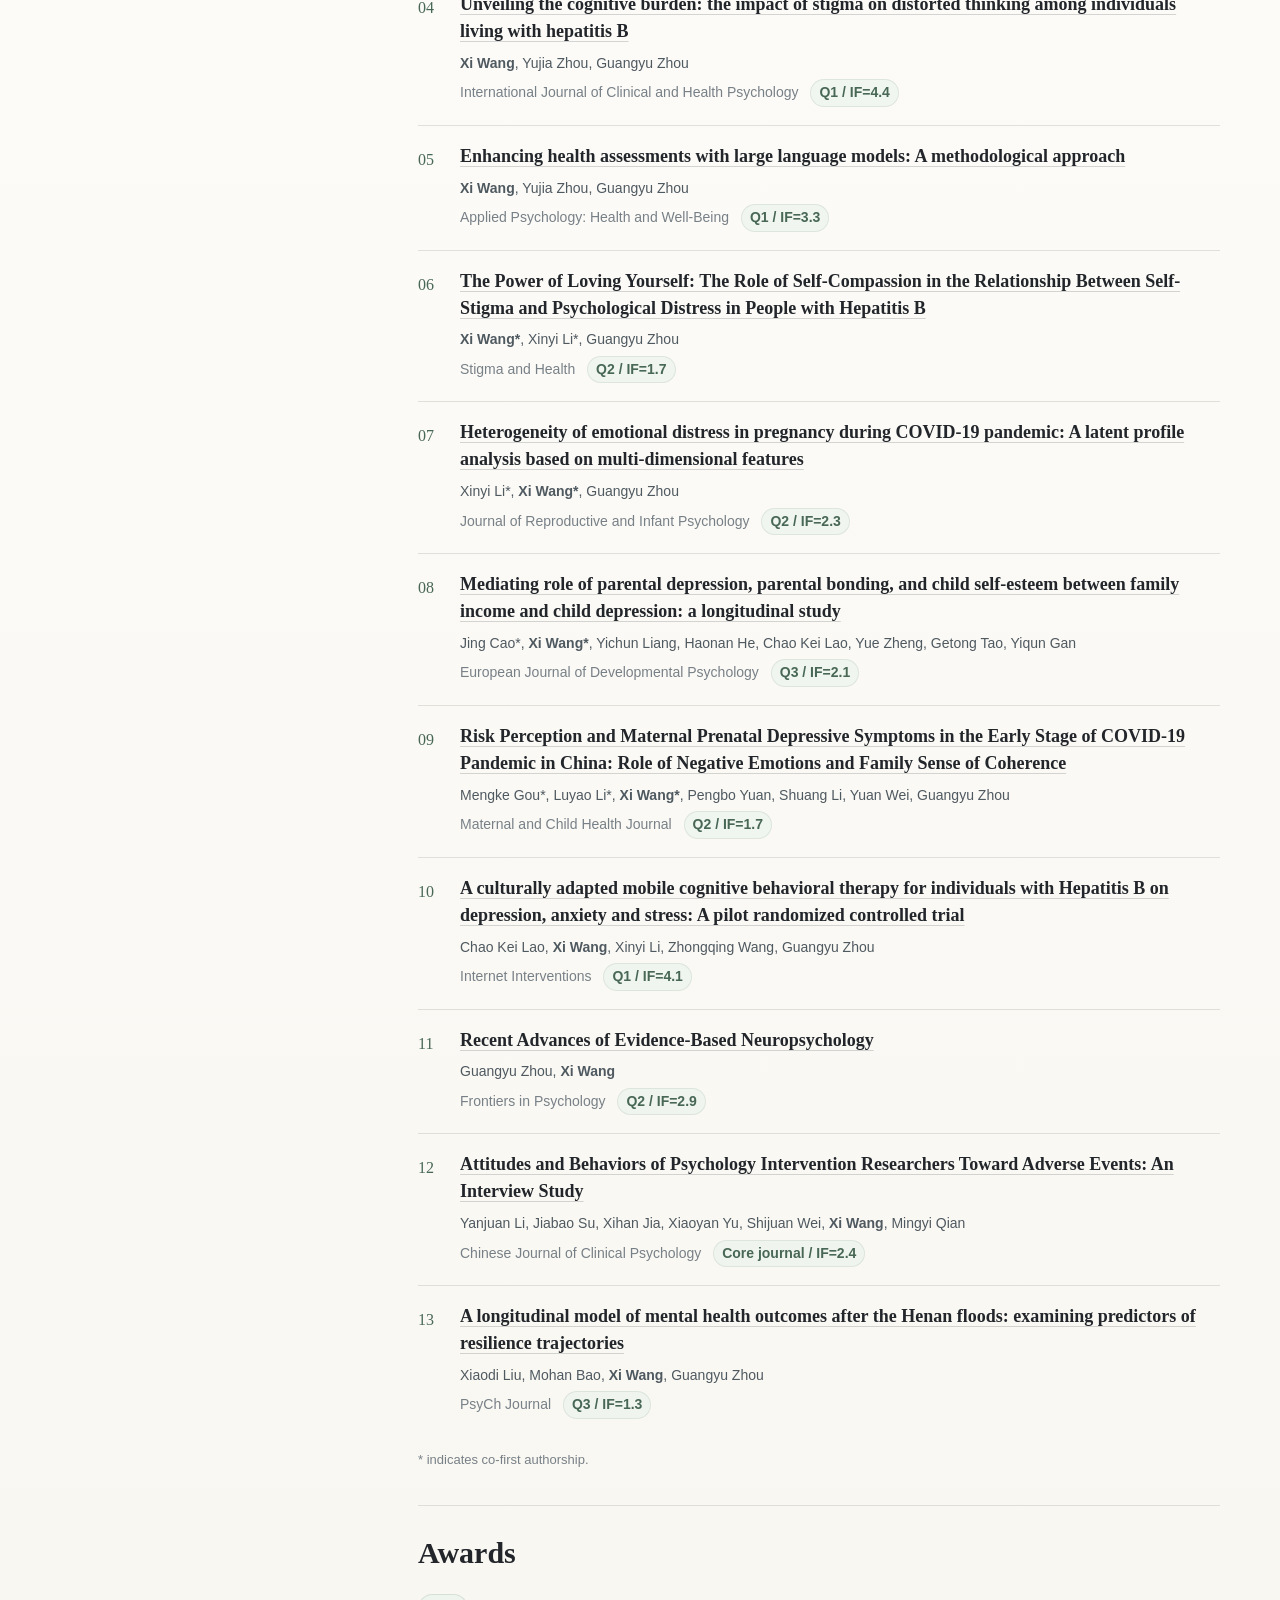
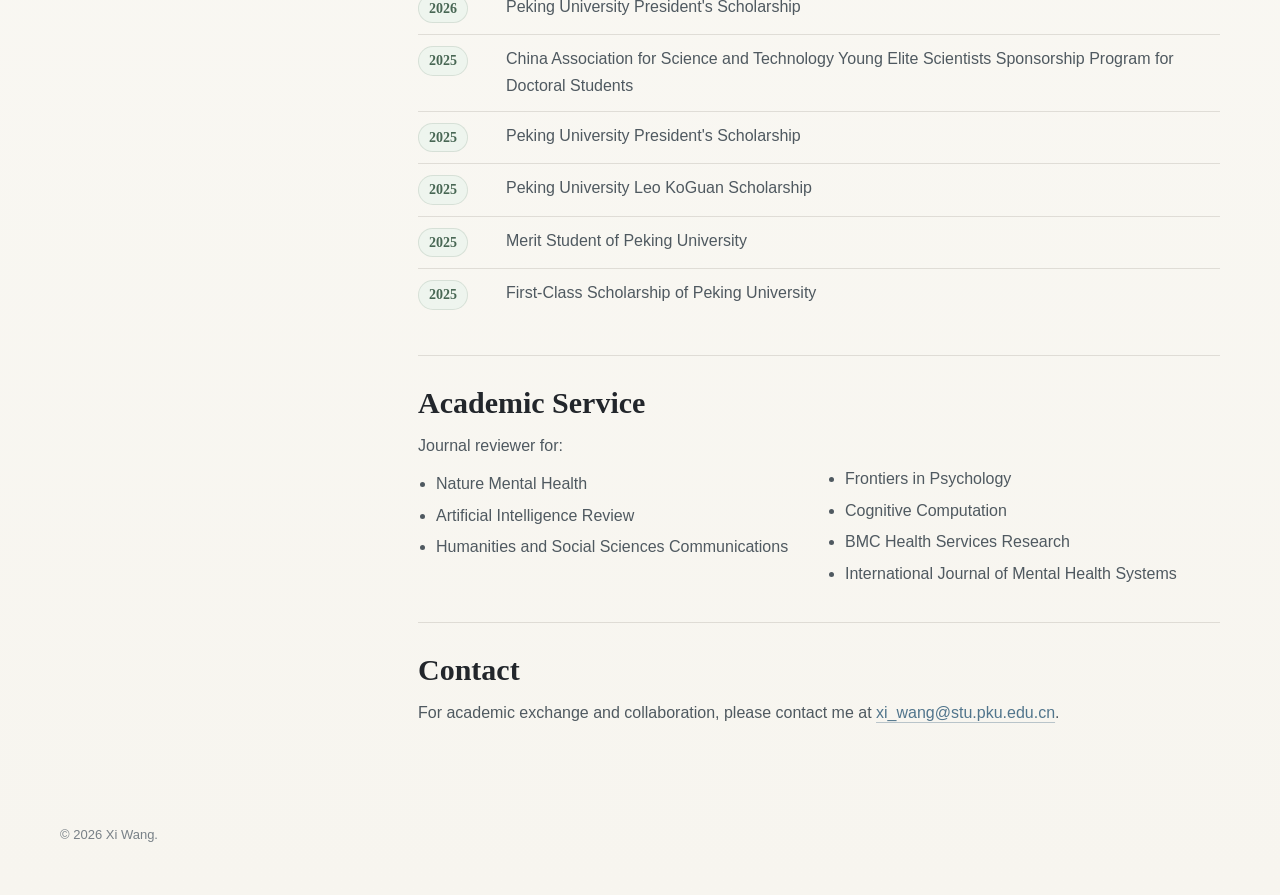
==== commit 2768e6f8: "Update Data Intelligence journal metrics to Q2 and IF 3.5" ====
--- a/index.html
+++ b/index.html
@@ -279,7 +279,7 @@
           <li class="publication">
             <a class="paper-title" href="https://doi.org/10.3724/2096-7004.di.2026.0494" target="_blank" rel="noopener">SocioCognitiveBias-Bench: A Bilingual Minimal-Pair Benchmark for Evaluating Social-Cognitive Biases in Large Language Models</a>
             <p class="authors"><strong>Xi Wang</strong>, Yujia Zhou, Guangyu Zhou</p>
-            <p class="venue">Data Intelligence <span>2026 · Advance online publication</span></p>
+            <p class="venue">Data Intelligence <span>Q2 / IF=3.5</span></p>
           </li>
 
           <li class="publication">
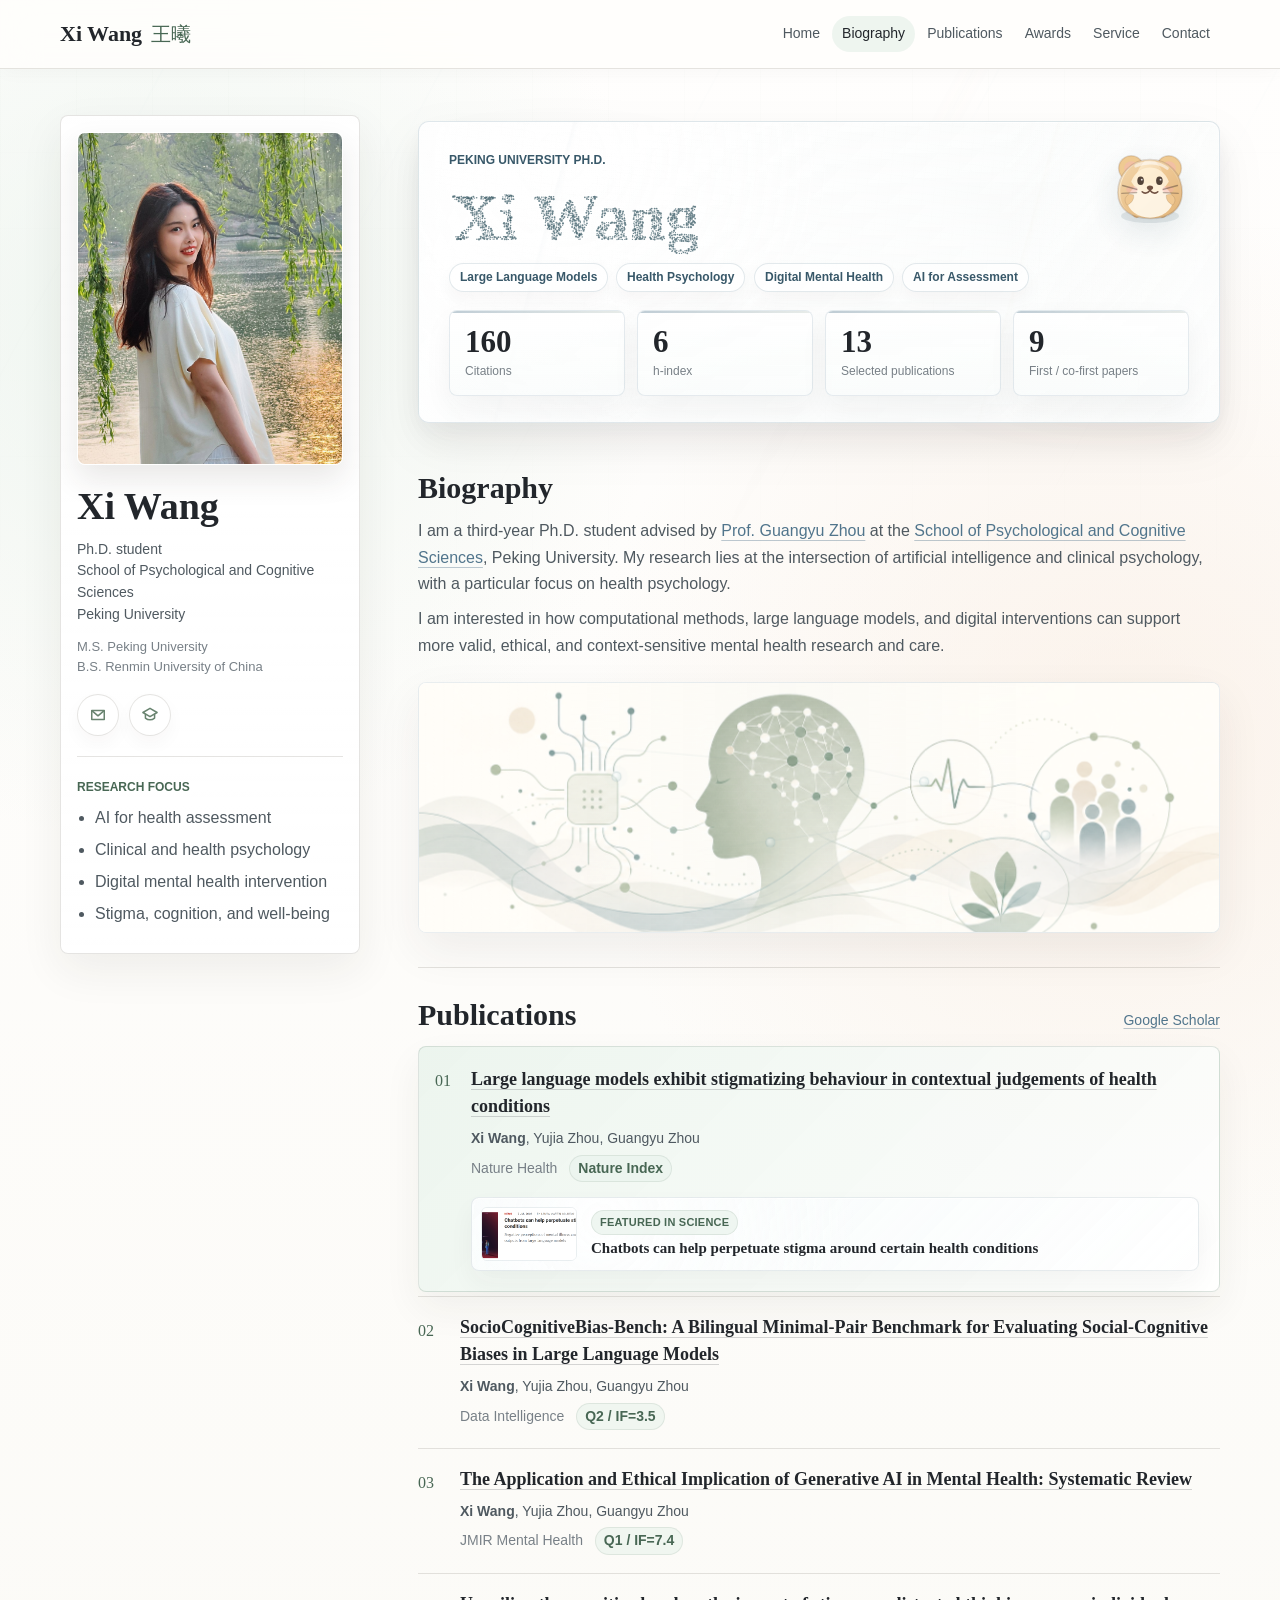
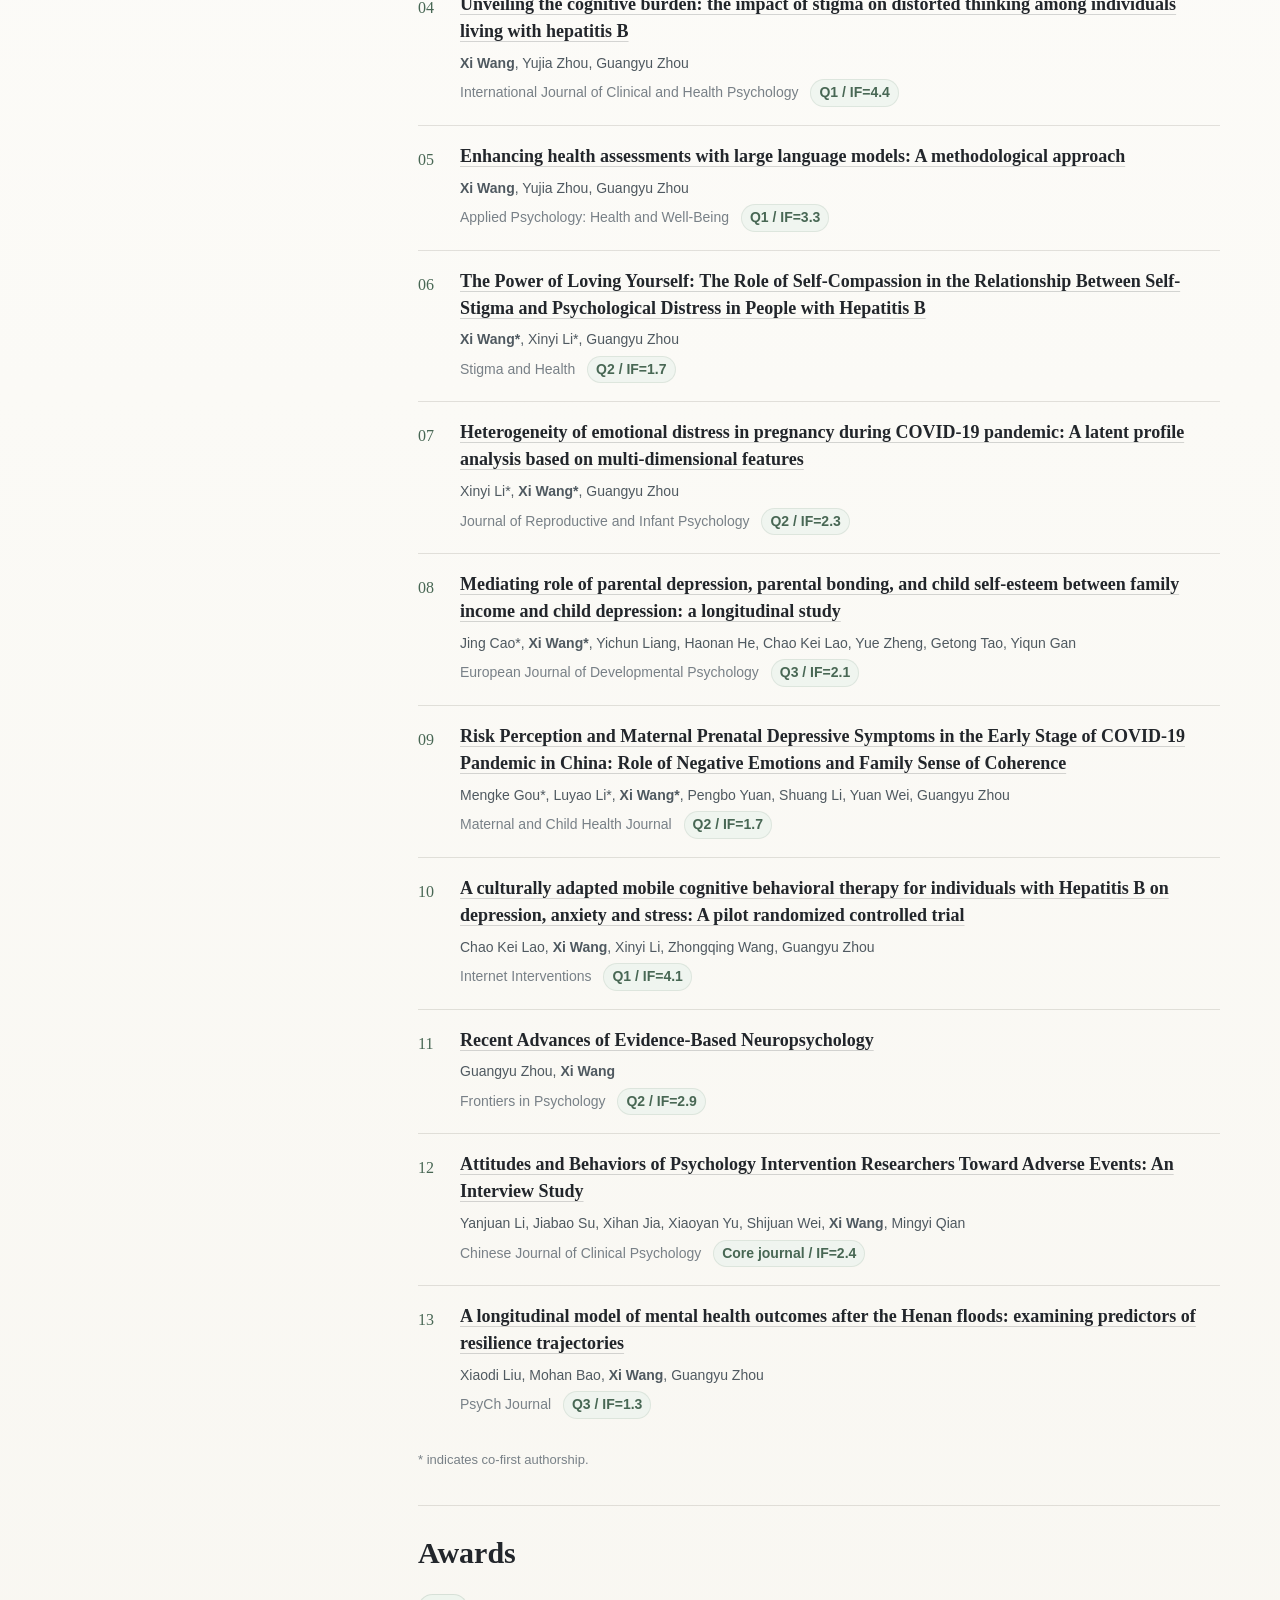
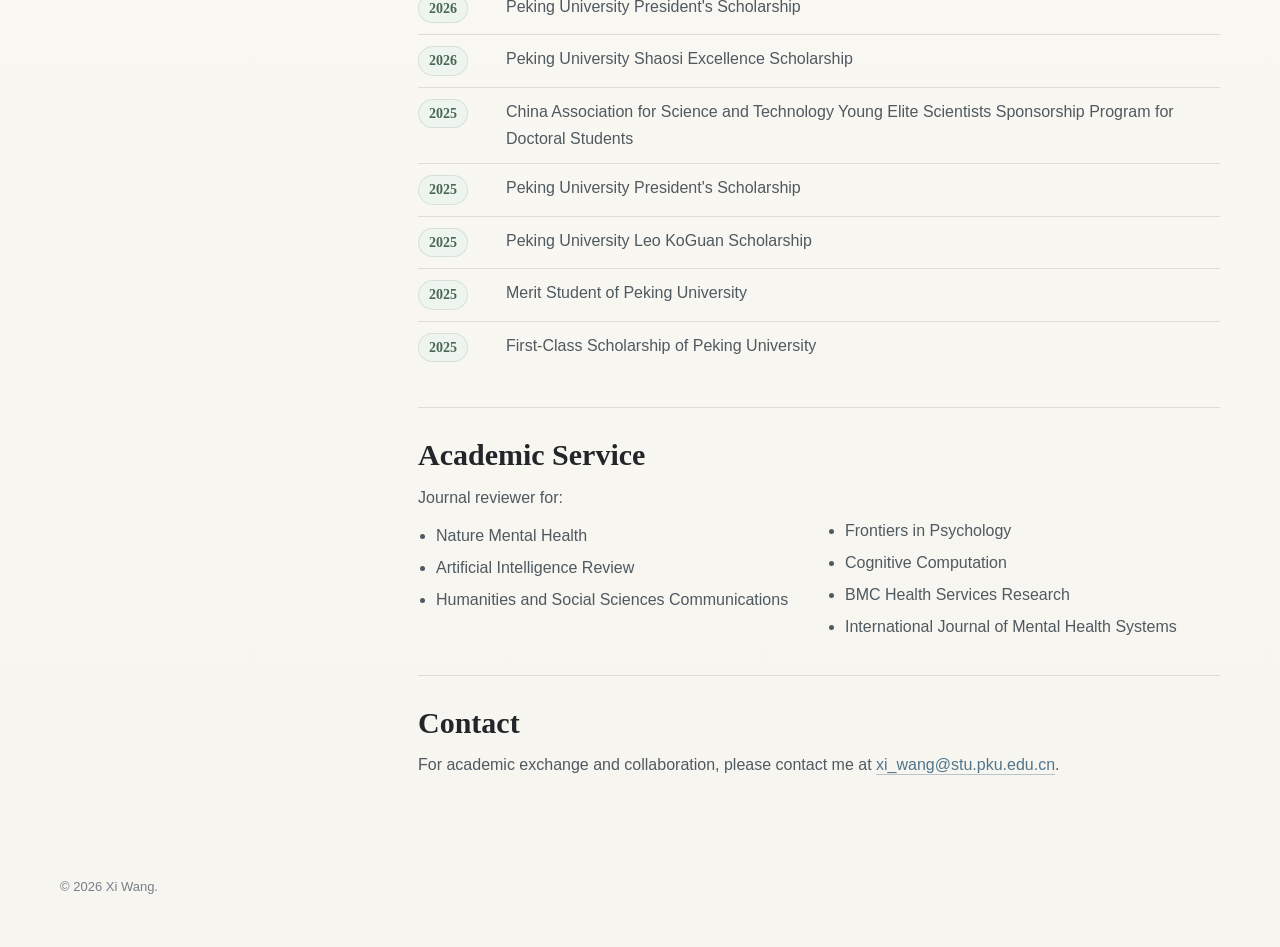
==== commit 6ad0ac69: "Add 2026 Shaosi Excellence Scholarship" ====
--- a/index.html
+++ b/index.html
@@ -355,6 +355,7 @@
         <h2 id="awards-title">Awards</h2>
         <ul class="award-list">
           <li><span class="year-tags"><time datetime="2026">2026</time></span><span>Peking University President's Scholarship</span></li>
+          <li><span class="year-tags"><time datetime="2026">2026</time></span><span>Peking University Shaosi Excellence Scholarship</span></li>
           <li><span class="year-tags"><time datetime="2025">2025</time></span><span>China Association for Science and Technology Young Elite Scientists Sponsorship Program for Doctoral Students</span></li>
           <li><span class="year-tags"><time datetime="2025">2025</time></span><span>Peking University President's Scholarship</span></li>
           <li><span class="year-tags"><time datetime="2025">2025</time></span><span>Peking University Leo KoGuan Scholarship</span></li>
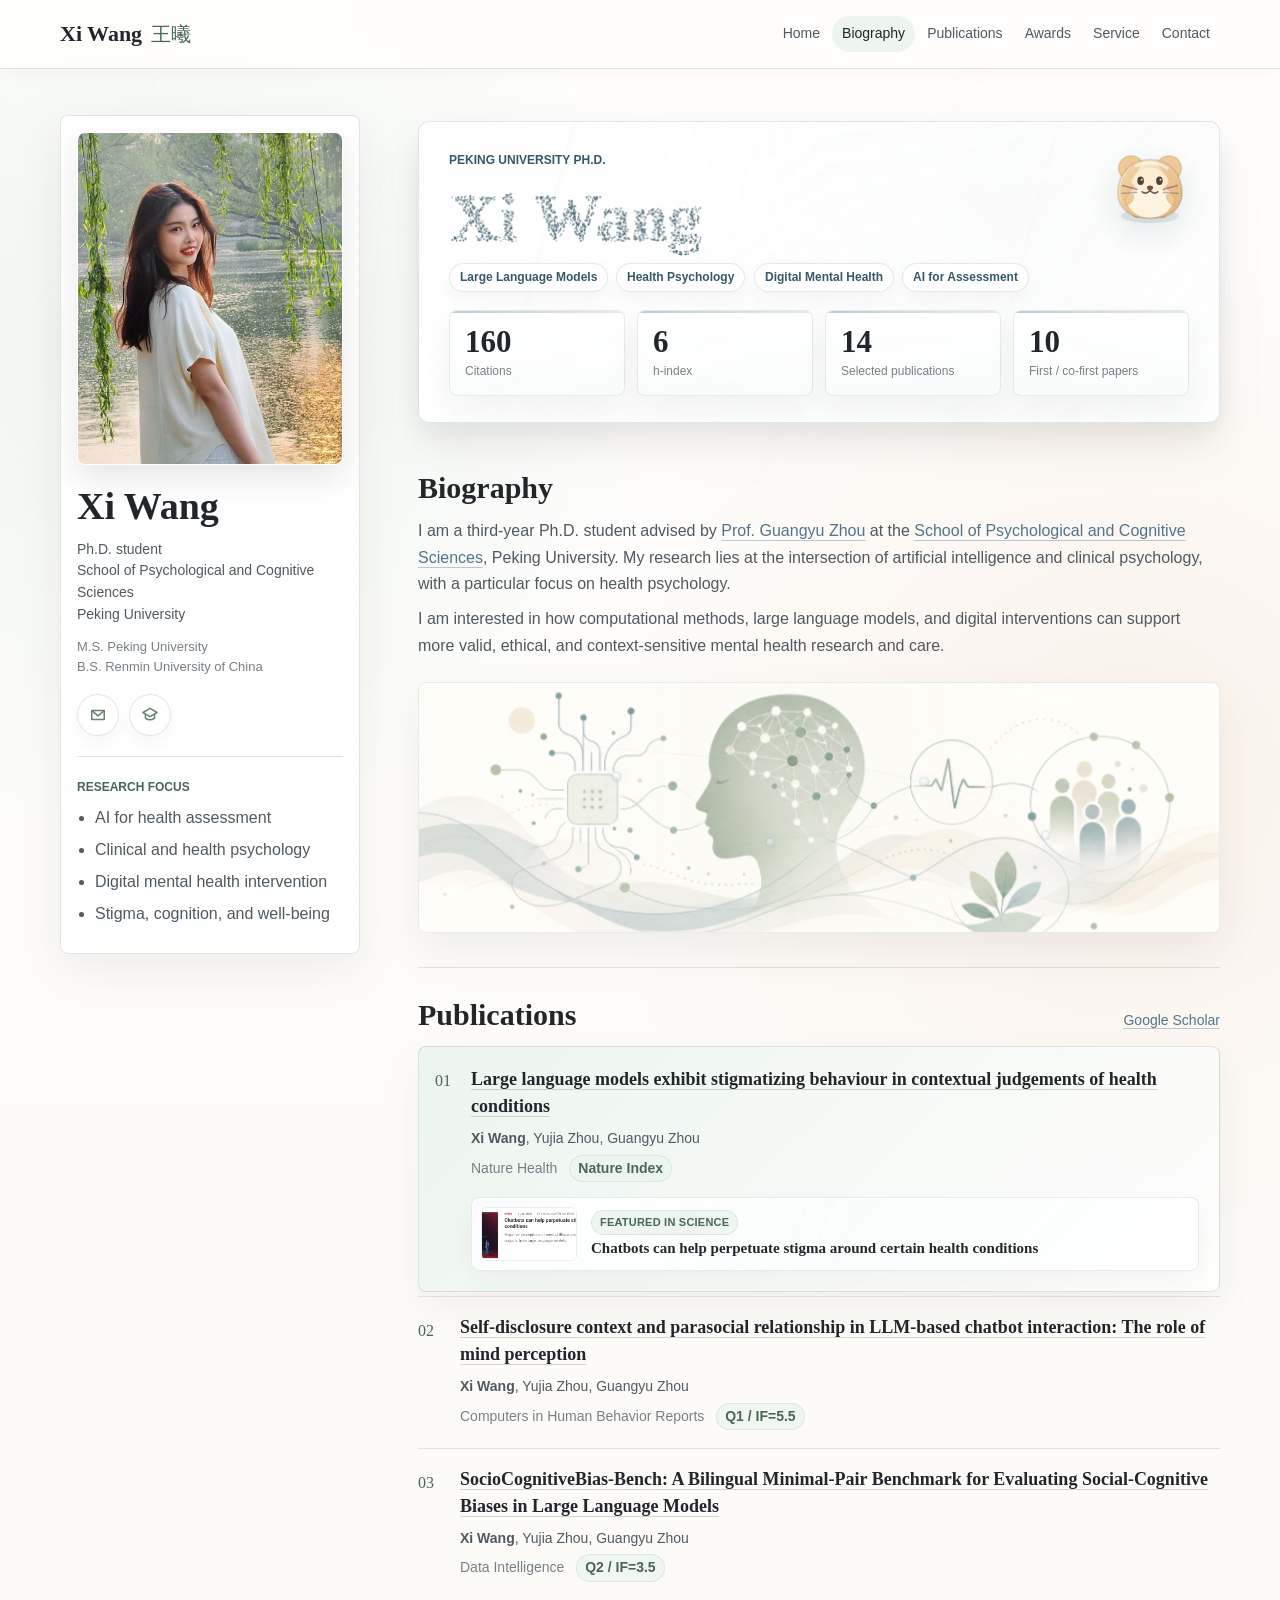
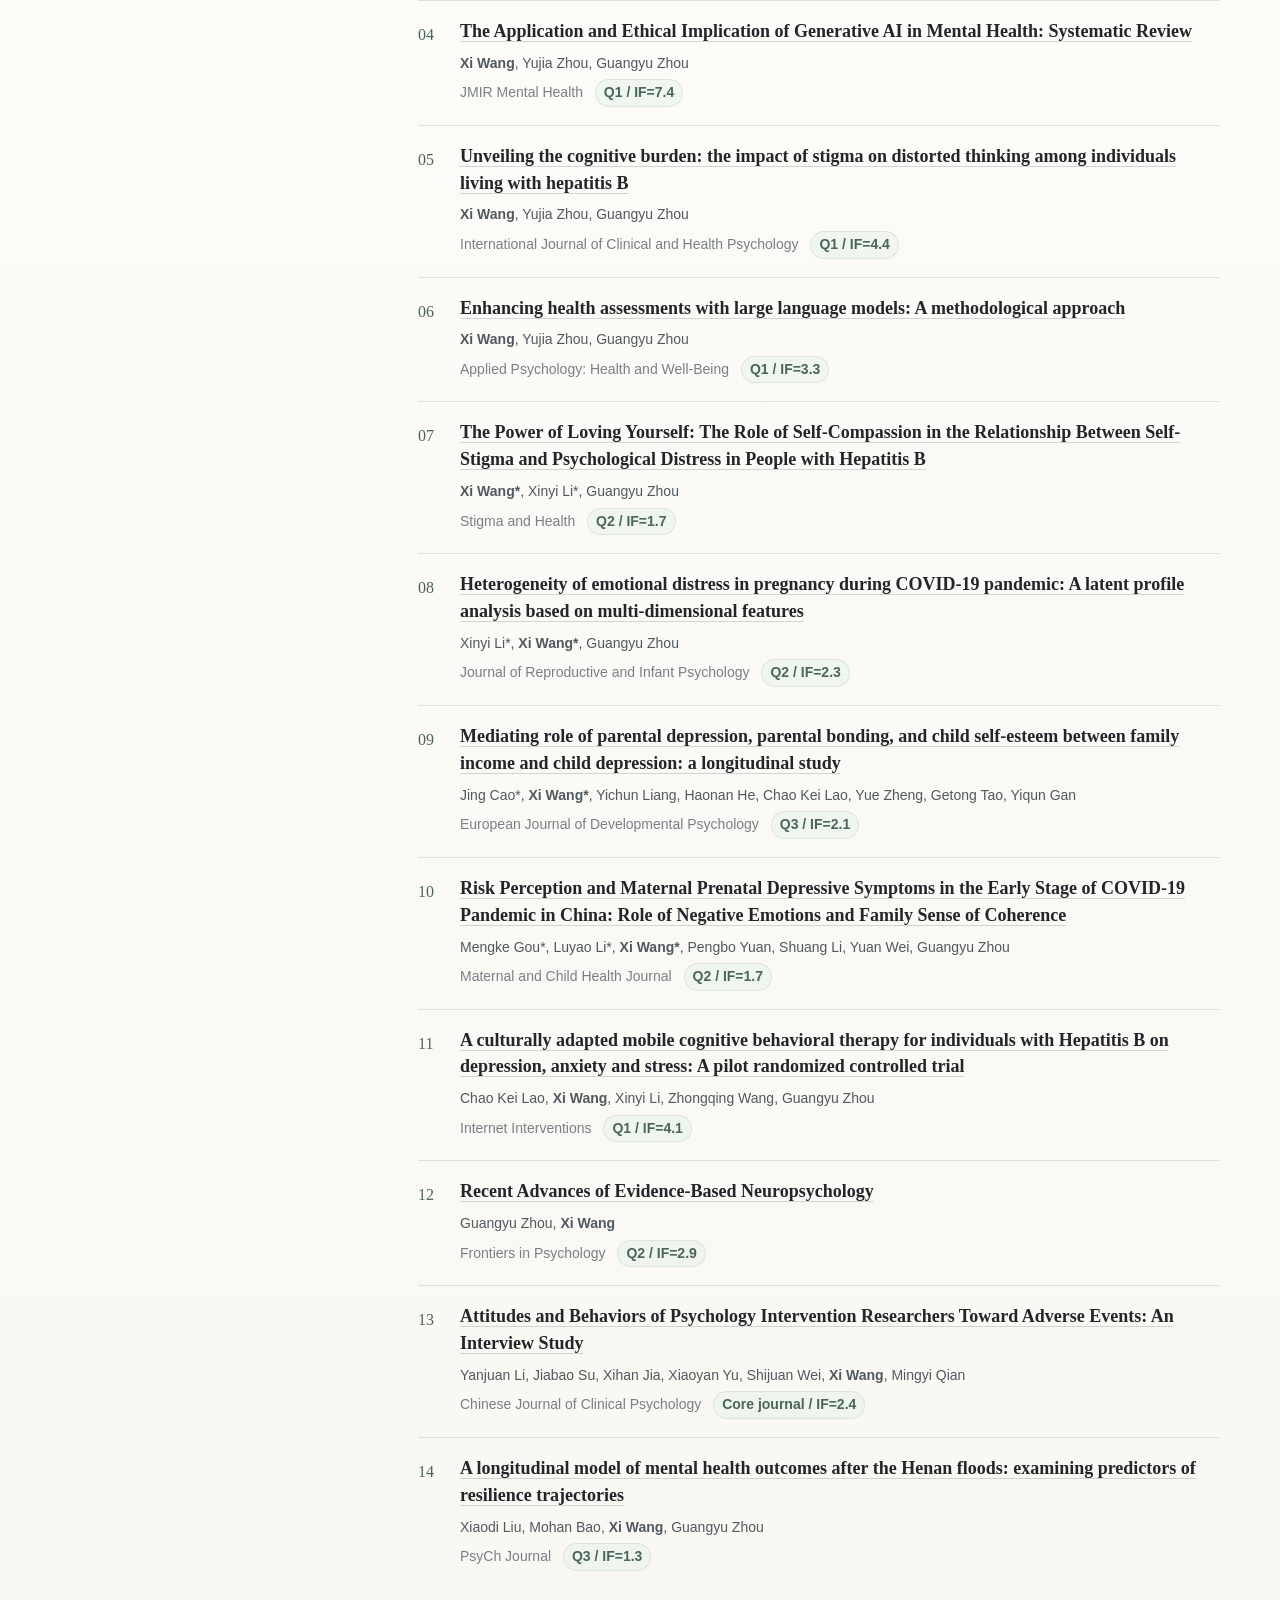
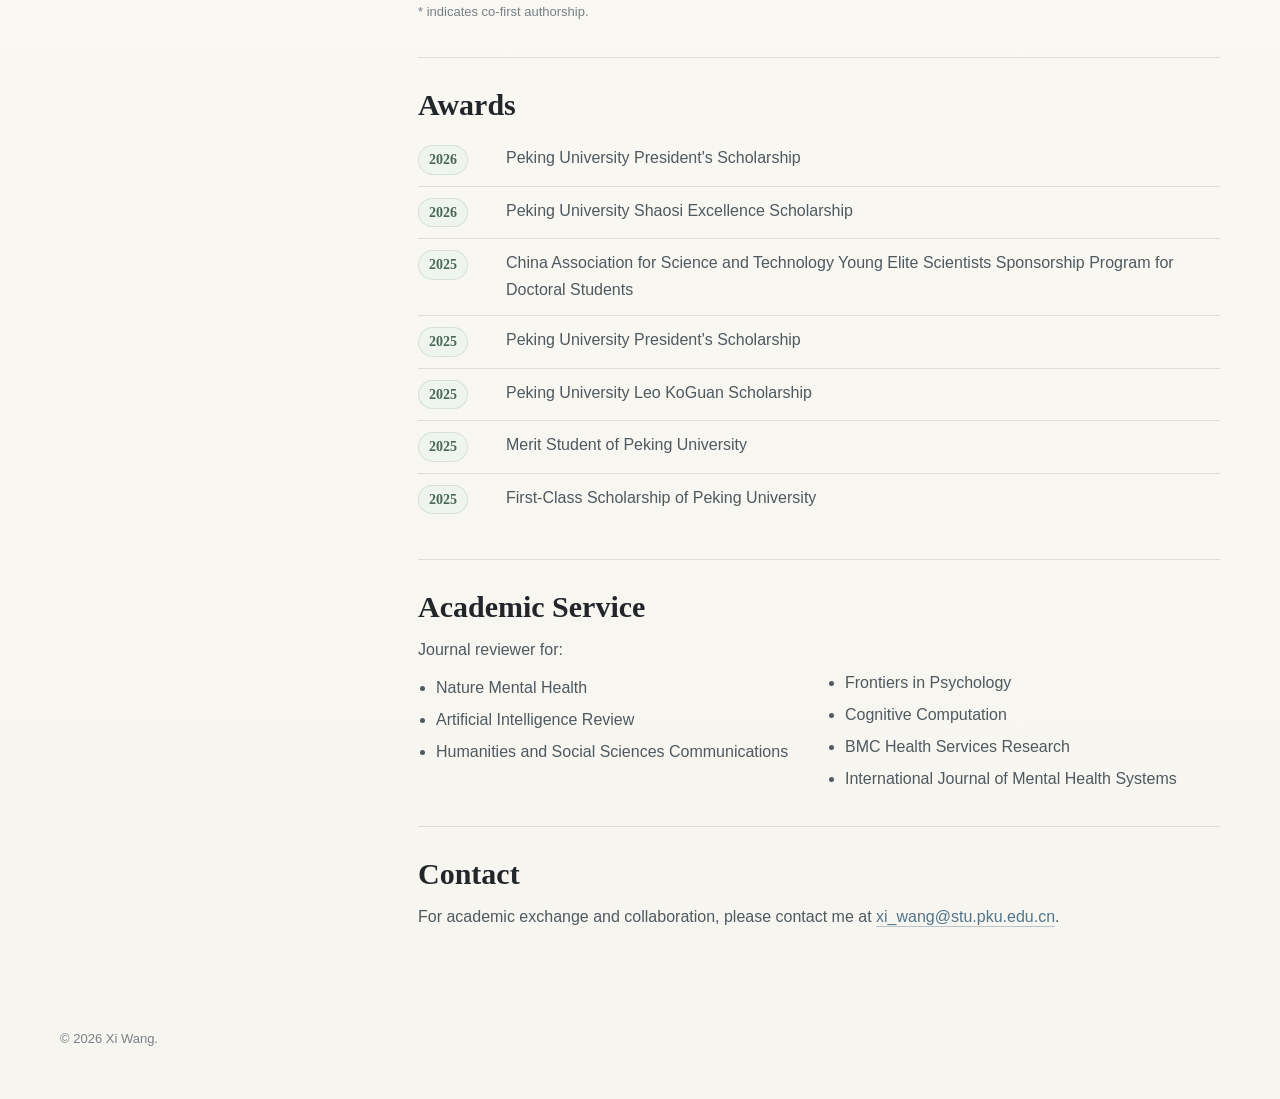
==== commit ff60f1e2: "Add chatbot self-disclosure paper in Computers in Human Behavior Reports" ====
--- a/index.html
+++ b/index.html
@@ -172,11 +172,11 @@
                   <span>h-index</span>
                 </div>
                 <div class="metric-card" data-pet-avoid>
-                  <strong>13</strong>
+                  <strong>14</strong>
                   <span>Selected publications</span>
                 </div>
                 <div class="metric-card" data-pet-avoid>
-                  <strong>9</strong>
+                  <strong>10</strong>
                   <span>First / co-first papers</span>
                 </div>
               </div>
@@ -277,6 +277,12 @@
           </li>
 
           <li class="publication">
+            <a class="paper-title" href="https://doi.org/10.1016/j.chbr.2026.101386" target="_blank" rel="noopener">Self-disclosure context and parasocial relationship in LLM-based chatbot interaction: The role of mind perception</a>
+            <p class="authors"><strong>Xi Wang</strong>, Yujia Zhou, Guangyu Zhou</p>
+            <p class="venue">Computers in Human Behavior Reports <span>Q1 / IF=5.5</span></p>
+          </li>
+
+          <li class="publication">
             <a class="paper-title" href="https://doi.org/10.3724/2096-7004.di.2026.0494" target="_blank" rel="noopener">SocioCognitiveBias-Bench: A Bilingual Minimal-Pair Benchmark for Evaluating Social-Cognitive Biases in Large Language Models</a>
             <p class="authors"><strong>Xi Wang</strong>, Yujia Zhou, Guangyu Zhou</p>
             <p class="venue">Data Intelligence <span>Q2 / IF=3.5</span></p>
